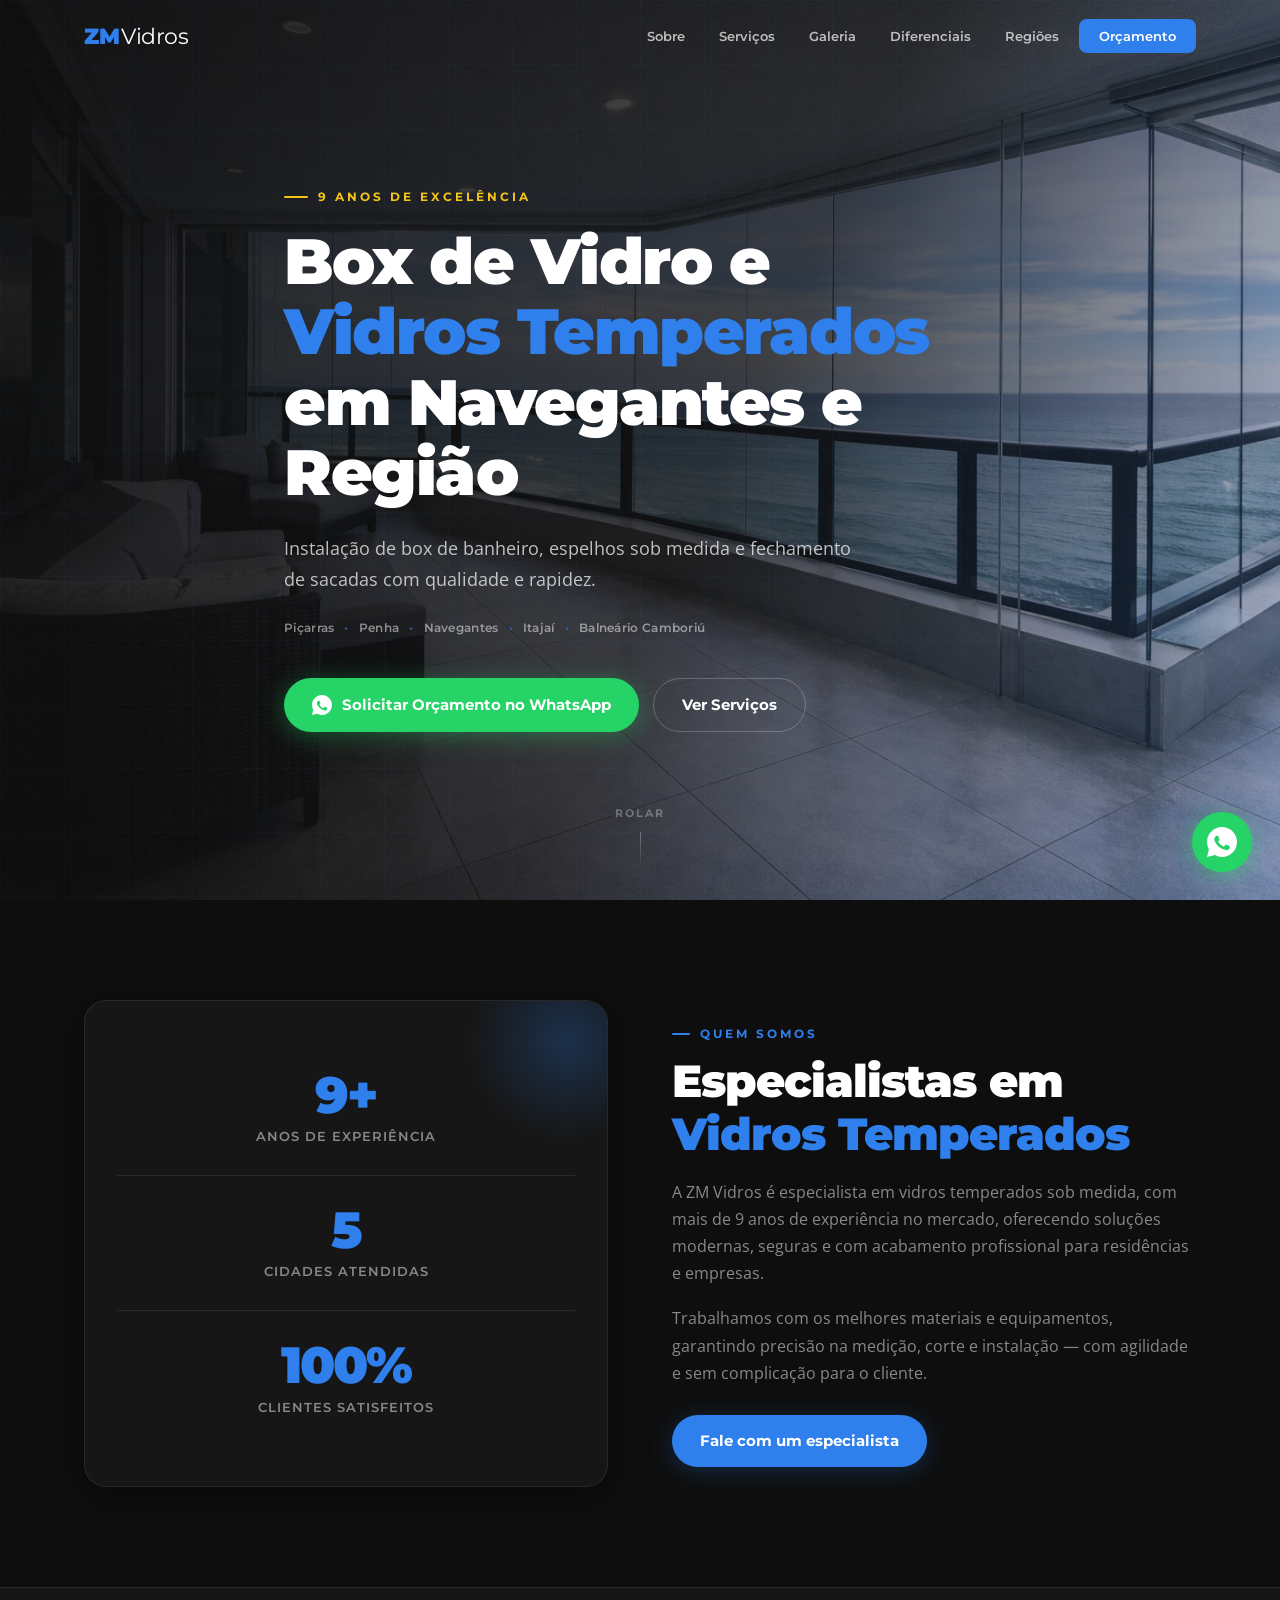
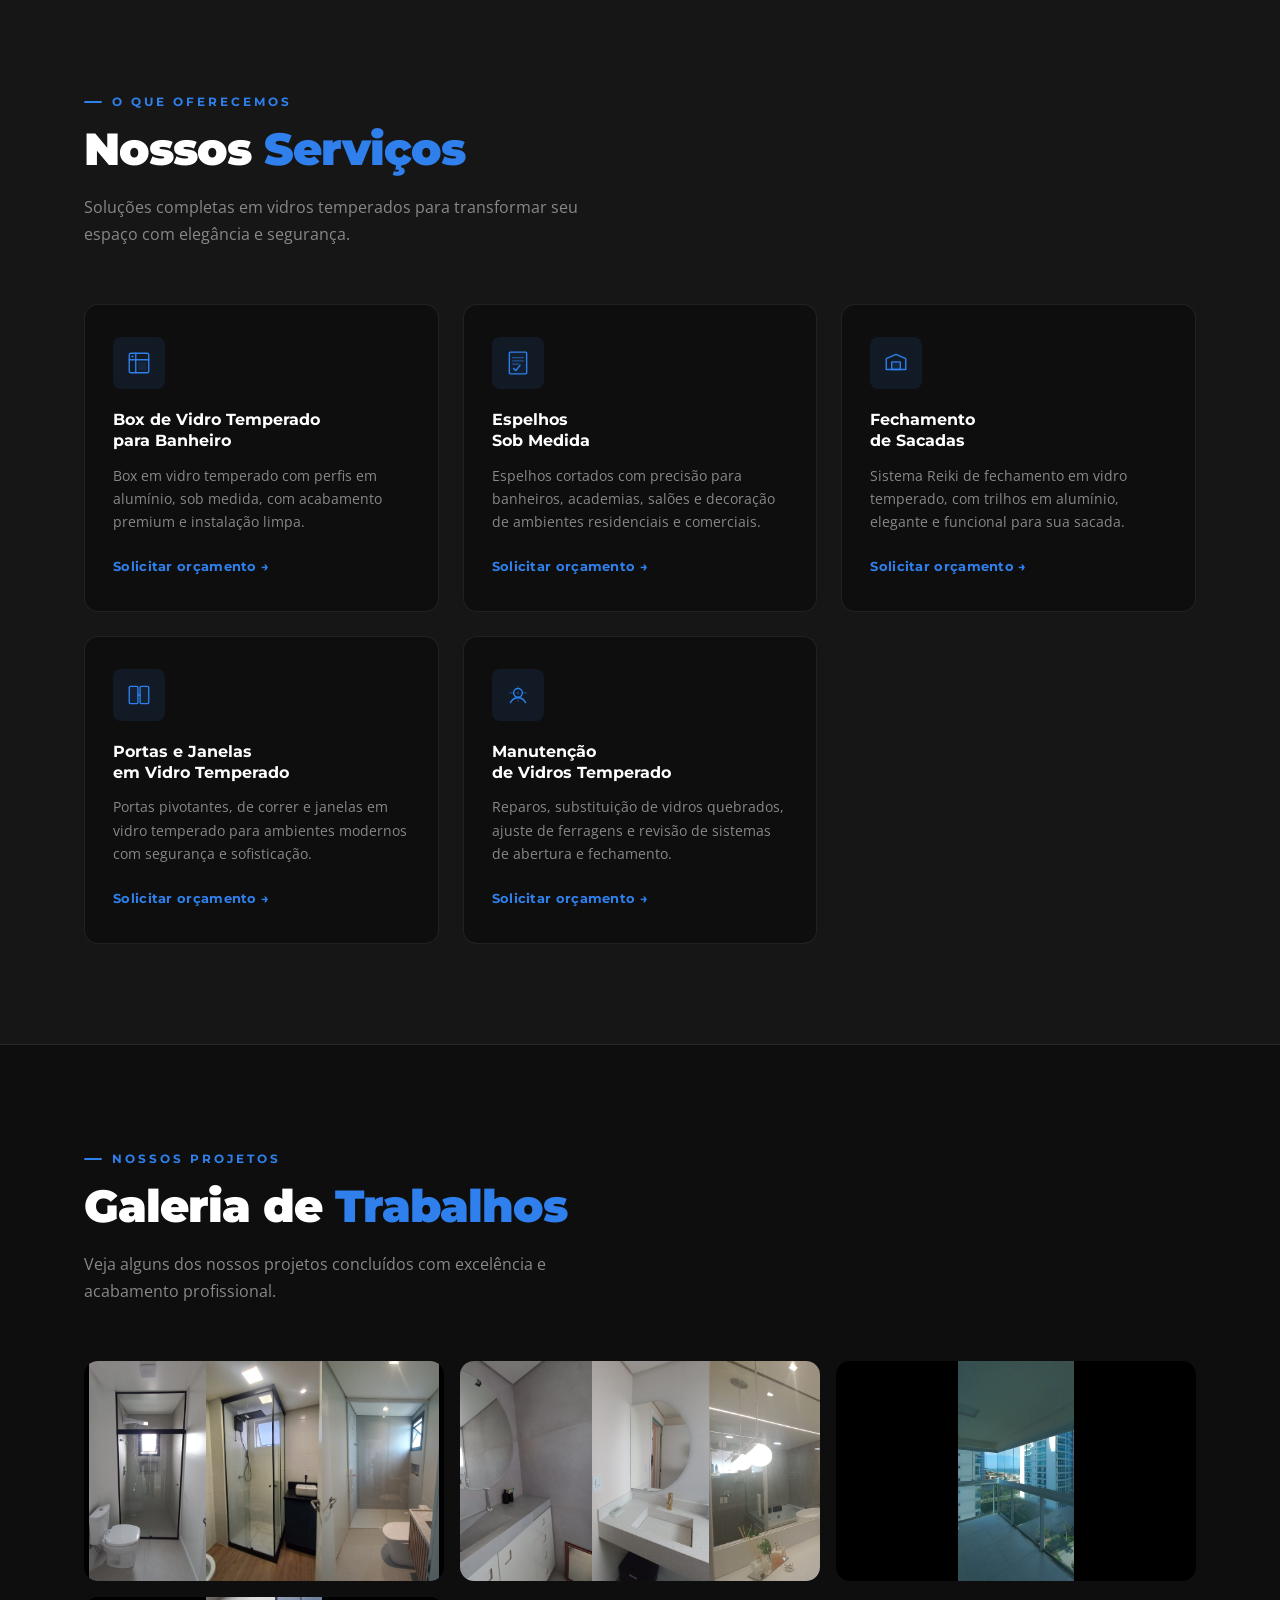
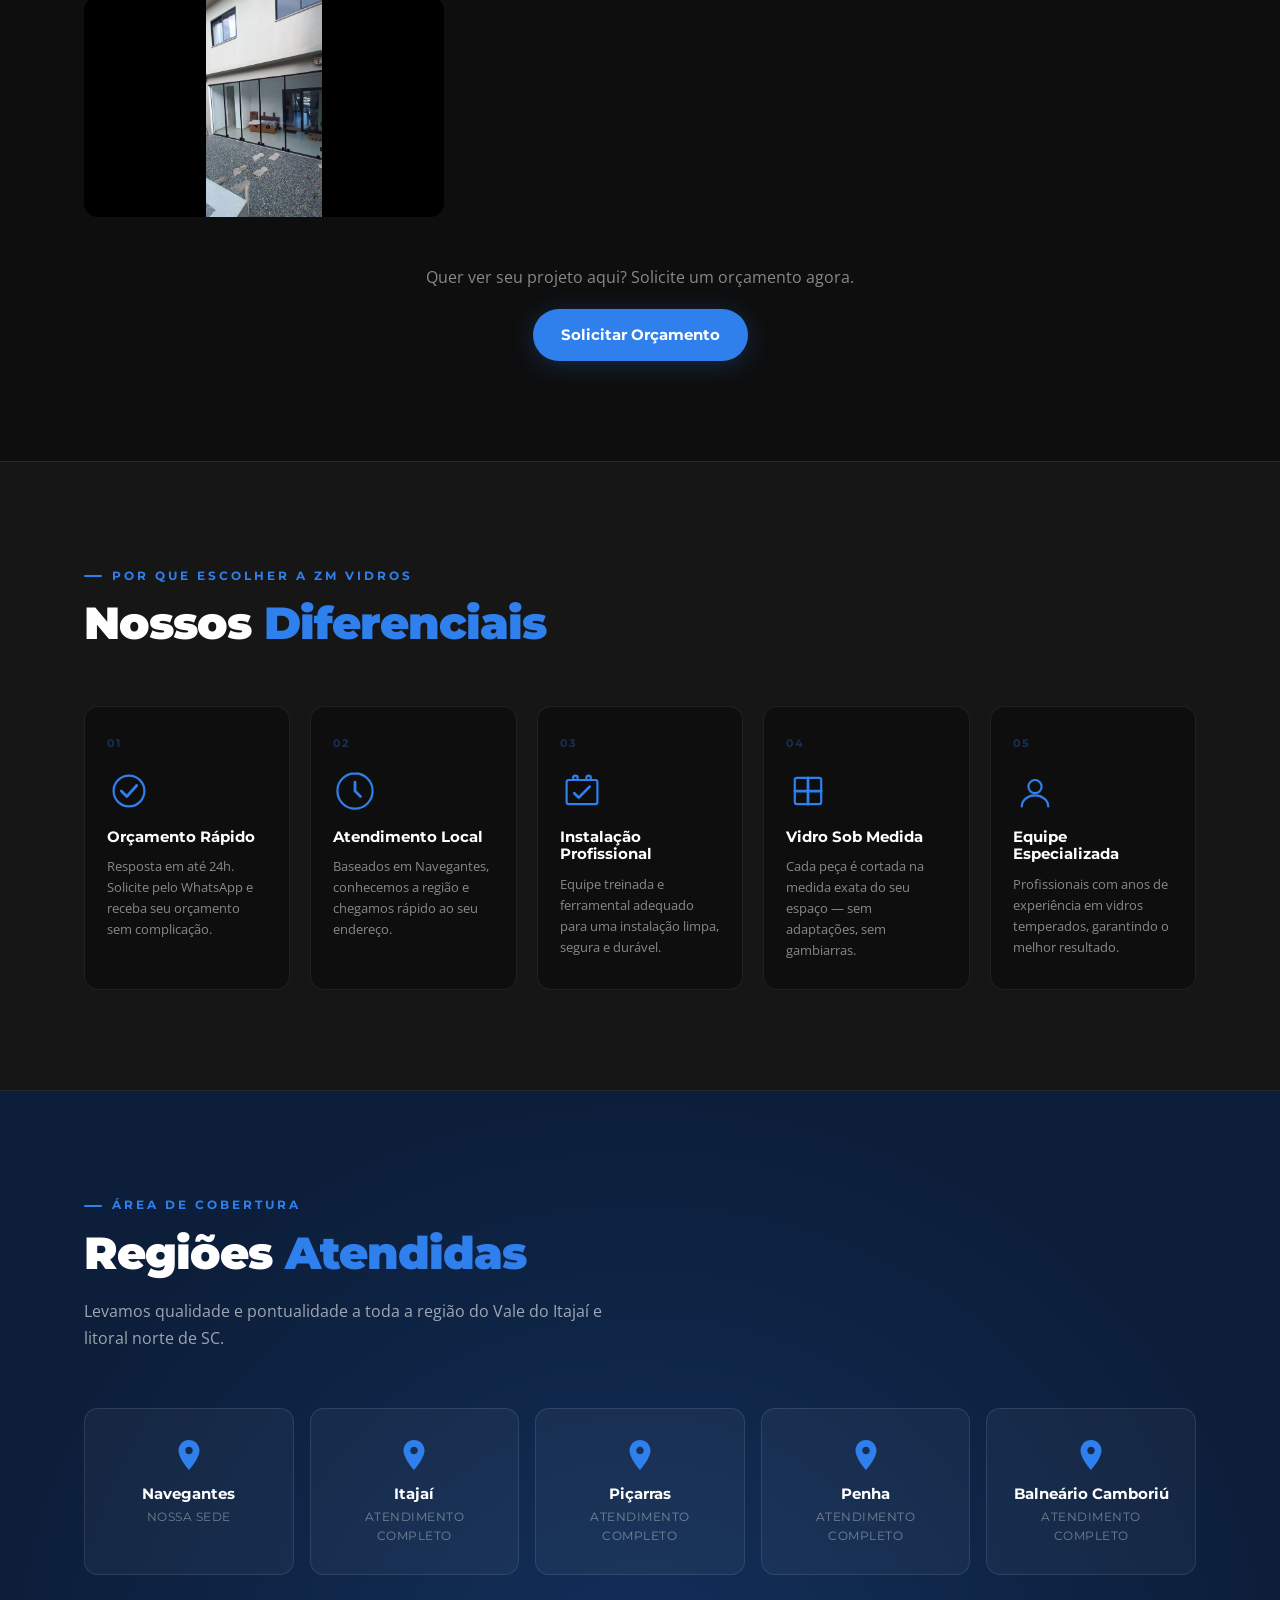
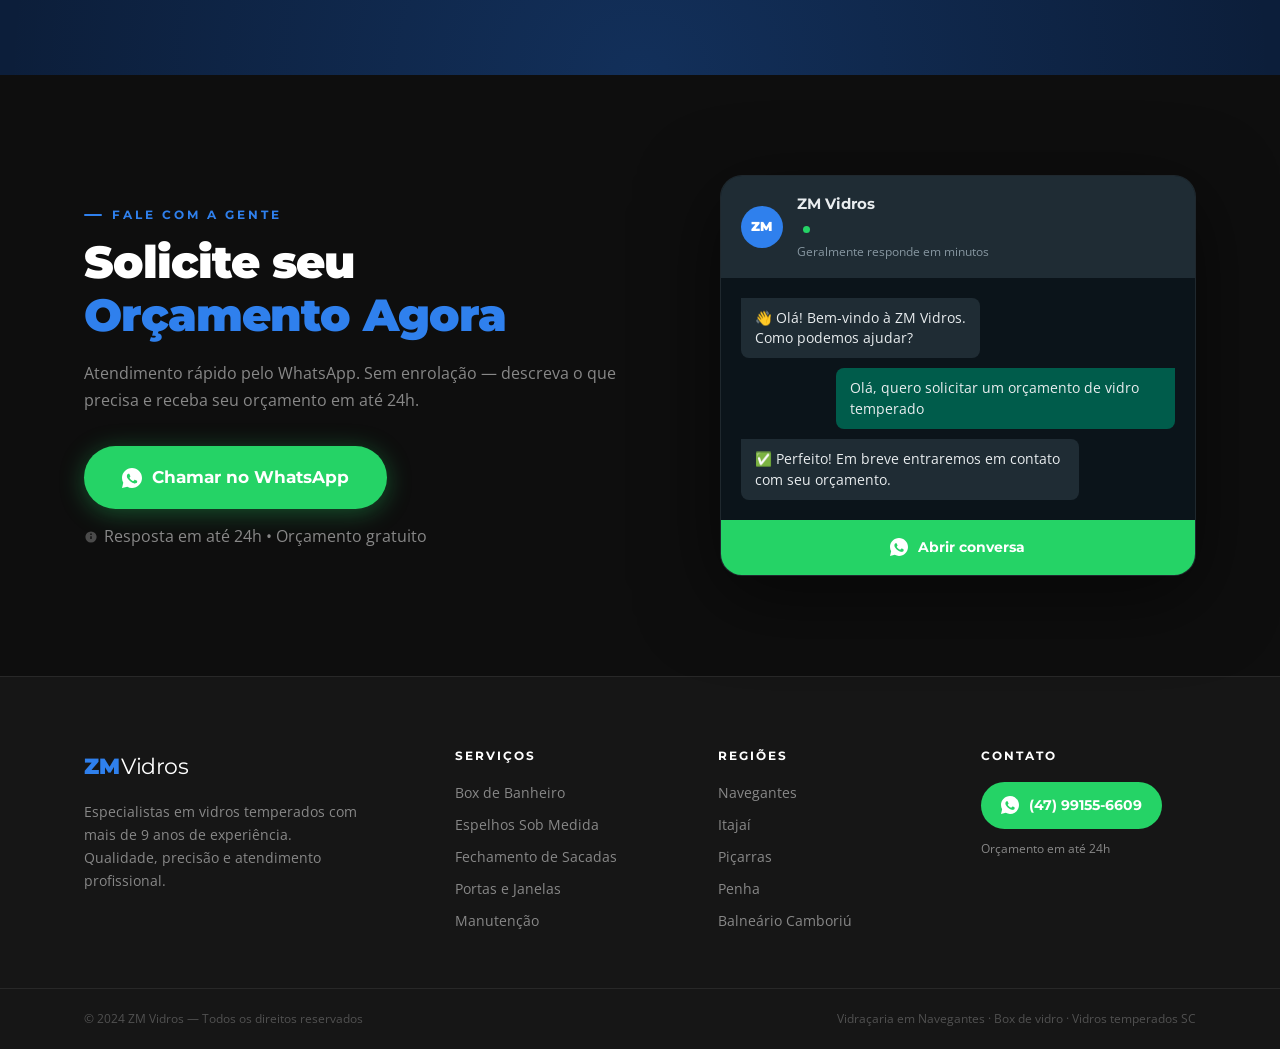
==== index.html @ 71fcb0ca "Update index.html" ====
<!DOCTYPE html>
<html lang="pt-BR">
<head>
  <meta charset="UTF-8" />
  <meta name="viewport" content="width=device-width, initial-scale=1.0"/>
  <meta name="description" content="ZM Vidros – Box de vidro temperado, espelhos sob medida e fechamento de sacadas em Navegantes, Itajaí, Piçarras, Penha e Balneário Camboriú. Orçamento rápido pelo WhatsApp."/>
  <meta name="keywords" content="box de vidro, vidraçaria, vidro temperado, Navegantes, Itajaí, box banheiro, espelho sob medida, fechamento sacada, porta vidro temperado"/>
  <meta name="author" content="ZM Vidros"/>
  <meta property="og:title" content="ZM Vidros – Box de Vidro Temperado em Navegantes e Região"/>
  <meta property="og:description" content="Instalação profissional de box de banheiro, espelhos e fechamento de sacadas. Atendemos Navegantes, Itajaí, Piçarras, Penha e Balneário Camboriú."/>
  <meta property="og:type" content="website"/>
  <title>ZM Vidros – Box de Vidro Temperado em Navegantes e Região</title>
  <link rel="preconnect" href="https://fonts.googleapis.com"/>
  <link rel="preconnect" href="https://fonts.gstatic.com" crossorigin/>
  <link href="https://fonts.googleapis.com/css2?family=Montserrat:wght@300;400;600;700;900&family=Open+Sans:wght@300;400;600&display=swap" rel="stylesheet"/>
  <link rel="stylesheet" href="css/style.css"/>
</head>
  <!-- Google tag (gtag.js) -->
<script async src="https://www.googletagmanager.com/gtag/js?id=G-LPH5JG95NE"></script>
<script>
  window.dataLayer = window.dataLayer || [];
  function gtag(){dataLayer.push(arguments);}
  gtag('js', new Date());

  gtag('config', 'G-LPH5JG95NE');
</script>
<body>

  <!-- ══════════════ NAVBAR ══════════════ -->
  <nav class="navbar" id="navbar">
    <div class="container navbar__inner">
      <a href="#hero" class="navbar__logo">
        <span class="logo-zm">ZM</span><span class="logo-vidros">Vidros</span>
      </a>
      <button class="navbar__toggle" id="menuToggle" aria-label="Abrir menu">
        <span></span><span></span><span></span>
      </button>
      <ul class="navbar__links" id="navLinks">
        <li><a href="#sobre">Sobre</a></li>
        <li><a href="#servicos">Serviços</a></li>
        <li><a href="#galeria">Galeria</a></li>
        <li><a href="#diferenciais">Diferenciais</a></li>
        <li><a href="#regioes">Regiões</a></li>
        <li><a href="#contato" class="nav-cta">Orçamento</a></li>
      </ul>
    </div>
  </nav>

  <!-- ══════════════ HERO ══════════════ -->
  <section class="hero" id="hero">
    <div class="hero__bg"></div>
    <div class="hero__overlay"></div>
    <div class="hero__lines"></div>
    <div class="container hero__content">
      <p class="hero__eyebrow" data-reveal>9 anos de excelência</p>
      <h1 class="hero__title" data-reveal data-delay="0.1">
        Box de Vidro e<br>
        <em>Vidros Temperados</em><br>
        em Navegantes e Região
      </h1>
      <p class="hero__sub" data-reveal data-delay="0.2">
        Instalação de box de banheiro, espelhos sob medida e fechamento<br class="hide-mobile">
        de sacadas com qualidade e rapidez.
      </p>
      <div class="hero__cities" data-reveal data-delay="0.3">
        <span>Piçarras</span>
        <span class="dot">•</span>
        <span>Penha</span>
        <span class="dot">•</span>
        <span>Navegantes</span>
        <span class="dot">•</span>
        <span>Itajaí</span>
        <span class="dot">•</span>
        <span>Balneário Camboriú</span>
      </div>
      <div class="hero__actions" data-reveal data-delay="0.4">
        <a href="https://wa.me/5547991556609?text=Ol%C3%A1%2C%20quero%20solicitar%20um%20or%C3%A7amento%20de%20vidro%20temperado" target="_blank" rel="noopener" class="btn btn--whatsapp">
          <svg viewBox="0 0 32 32"><path d="M16 0C7.163 0 0 7.163 0 16c0 2.822.737 5.469 2.027 7.773L0 32l8.468-2.004A15.938 15.938 0 0016 32c8.837 0 16-7.163 16-16S24.837 0 16 0zm8.186 22.612c-.34.957-1.683 1.751-2.76 1.98-.736.157-1.696.281-4.932-1.06-4.144-1.681-6.815-5.886-7.02-6.157-.198-.27-1.664-2.217-1.664-4.228 0-2.01 1.052-2.993 1.425-3.399.374-.406.815-.507 1.087-.507.271 0 .543.003.78.014.25.013.586-.095.916.699.34.814 1.155 2.823 1.256 3.027.101.204.169.44.033.71-.136.27-.204.44-.406.677-.203.237-.427.53-.61.711-.203.203-.414.423-.178.83.237.407 1.054 1.738 2.26 2.817 1.553 1.383 2.864 1.812 3.27 2.016.407.203.644.17.882-.102.237-.271 1.018-1.186 1.289-1.593.271-.407.542-.34.915-.204.373.136 2.378 1.12 2.785 1.323.407.204.678.305.779.475.1.169.1.982-.24 1.94z"/></svg>
          Solicitar Orçamento no WhatsApp
        </a>
        <a href="#servicos" class="btn btn--outline">Ver Serviços</a>
      </div>
    </div>
    <div class="hero__scroll-hint">
      <span>Rolar</span>
      <div class="scroll-line"></div>
    </div>
  </section>

  <!-- ══════════════ SOBRE ══════════════ -->
  <section class="sobre" id="sobre">
    <div class="container sobre__inner">
      <div class="sobre__visual" data-reveal>
        <div class="sobre__glass-card">
          <div class="stat"><span class="stat__num">9+</span><span class="stat__label">Anos de experiência</span></div>
          <div class="stat-divider"></div>
          <div class="stat"><span class="stat__num">5</span><span class="stat__label">Cidades atendidas</span></div>
          <div class="stat-divider"></div>
          <div class="stat"><span class="stat__num">100%</span><span class="stat__label">Clientes satisfeitos</span></div>
        </div>
      </div>
      <div class="sobre__text" data-reveal data-delay="0.15">
        <span class="section-eyebrow">Quem somos</span>
        <h2 class="section-title">Especialistas em<br><em>Vidros Temperados</em></h2>
        <p>A ZM Vidros é especialista em vidros temperados sob medida, com mais de 9 anos de experiência no mercado, oferecendo soluções modernas, seguras e com acabamento profissional para residências e empresas.</p>
        <p>Trabalhamos com os melhores materiais e equipamentos, garantindo precisão na medição, corte e instalação — com agilidade e sem complicação para o cliente.</p>
        <a href="https://wa.me/5547991556609?text=Ol%C3%A1%2C%20quero%20solicitar%20um%20or%C3%A7amento%20de%20vidro%20temperado" target="_blank" rel="noopener" class="btn btn--primary">Fale com um especialista</a>
      </div>
    </div>
  </section>

  <!-- ══════════════ SERVIÇOS ══════════════ -->
  <section class="servicos" id="servicos">
    <div class="container">
      <div class="section-header" data-reveal>
        <span class="section-eyebrow">O que oferecemos</span>
        <h2 class="section-title">Nossos <em>Serviços</em></h2>
        <p class="section-desc">Soluções completas em vidros temperados para transformar seu espaço com elegância e segurança.</p>
      </div>
      <div class="servicos__grid">

        <div class="service-card" data-reveal data-delay="0">
          <div class="service-card__icon">
            <svg viewBox="0 0 48 48" fill="none" xmlns="http://www.w3.org/2000/svg">
              <rect x="6" y="6" width="36" height="36" rx="3" stroke="currentColor" stroke-width="2.5"/>
              <path d="M6 18h36M18 6v36" stroke="currentColor" stroke-width="2.5" stroke-linecap="round"/>
              <circle cx="12" cy="12" r="2" fill="currentColor"/>
              <path d="M22 22h16v16H22z" fill="currentColor" opacity=".12"/>
            </svg>
          </div>
          <h3>Box de Vidro Temperado<br>para Banheiro</h3>
          <p>Box em vidro temperado com perfis em alumínio, sob medida, com acabamento premium e instalação limpa.</p>
          <a href="https://wa.me/5547991556609?text=Ol%C3%A1%2C%20quero%20or%C3%A7amento%20de%20box%20de%20vidro" target="_blank" rel="noopener" class="service-card__link">Solicitar orçamento →</a>
        </div>

        <div class="service-card" data-reveal data-delay="0.08">
          <div class="service-card__icon">
            <svg viewBox="0 0 48 48" fill="none" xmlns="http://www.w3.org/2000/svg">
              <rect x="8" y="4" width="32" height="40" rx="2" stroke="currentColor" stroke-width="2.5"/>
              <path d="M14 14h20M14 20h20M14 26h12" stroke="currentColor" stroke-width="2" stroke-linecap="round" opacity=".5"/>
              <path d="M8 4h32v40H8z" fill="currentColor" opacity=".06"/>
              <path d="M16 34l4 4 8-10" stroke="currentColor" stroke-width="2.5" stroke-linecap="round" stroke-linejoin="round"/>
            </svg>
          </div>
          <h3>Espelhos<br>Sob Medida</h3>
          <p>Espelhos cortados com precisão para banheiros, academias, salões e decoração de ambientes residenciais e comerciais.</p>
          <a href="https://wa.me/5547991556609?text=Ol%C3%A1%2C%20quero%20or%C3%A7amento%20de%20espelho%20sob%20medida" target="_blank" rel="noopener" class="service-card__link">Solicitar orçamento →</a>
        </div>

        <div class="service-card" data-reveal data-delay="0.16">
          <div class="service-card__icon">
            <svg viewBox="0 0 48 48" fill="none" xmlns="http://www.w3.org/2000/svg">
              <path d="M6 36V16l18-8 18 8v20" stroke="currentColor" stroke-width="2.5" stroke-linejoin="round"/>
              <rect x="16" y="22" width="16" height="14" rx="1" stroke="currentColor" stroke-width="2.5"/>
              <path d="M6 36h36" stroke="currentColor" stroke-width="2.5" stroke-linecap="round"/>
              <path d="M16 22h16v14H16z" fill="currentColor" opacity=".12"/>
            </svg>
          </div>
          <h3>Fechamento<br>de Sacadas</h3>
          <p>Sistema Reiki de fechamento em vidro temperado, com trilhos em alumínio, elegante e funcional para sua sacada.</p>
          <a href="https://wa.me/5547991556609?text=Ol%C3%A1%2C%20quero%20or%C3%A7amento%20de%20fechamento%20de%20sacada" target="_blank" rel="noopener" class="service-card__link">Solicitar orçamento →</a>
        </div>

        <div class="service-card" data-reveal data-delay="0.24">
          <div class="service-card__icon">
            <svg viewBox="0 0 48 48" fill="none" xmlns="http://www.w3.org/2000/svg">
              <rect x="6" y="8" width="16" height="32" rx="2" stroke="currentColor" stroke-width="2.5"/>
              <rect x="26" y="8" width="16" height="32" rx="2" stroke="currentColor" stroke-width="2.5"/>
              <path d="M22 24h4" stroke="currentColor" stroke-width="2.5" stroke-linecap="round"/>
              <path d="M6 8h16v32H6zM26 8h16v32H26z" fill="currentColor" opacity=".08"/>
            </svg>
          </div>
          <h3>Portas e Janelas<br>em Vidro Temperado</h3>
          <p>Portas pivotantes, de correr e janelas em vidro temperado para ambientes modernos com segurança e sofisticação.</p>
          <a href="https://wa.me/5547991556609?text=Ol%C3%A1%2C%20quero%20or%C3%A7amento%20de%20porta%20ou%20janela%20de%20vidro" target="_blank" rel="noopener" class="service-card__link">Solicitar orçamento →</a>
        </div>

        <div class="service-card" data-reveal data-delay="0.32">
          <div class="service-card__icon">
            <svg viewBox="0 0 48 48" fill="none" xmlns="http://www.w3.org/2000/svg">
              <path d="M10 38c3-6 8-9 14-9s11 3 14 9" stroke="currentColor" stroke-width="2.5" stroke-linecap="round"/>
              <circle cx="24" cy="20" r="8" stroke="currentColor" stroke-width="2.5"/>
              <path d="M24 12v-4M24 32v4M16 20H8M40 20h-8" stroke="currentColor" stroke-width="2" stroke-linecap="round" opacity=".4"/>
              <circle cx="24" cy="20" r="3" fill="currentColor" opacity=".3"/>
            </svg>
          </div>
          <h3>Manutenção<br>de Vidros Temperado</h3>
          <p>Reparos, substituição de vidros quebrados, ajuste de ferragens e revisão de sistemas de abertura e fechamento.</p>
          <a href="https://wa.me/5547991556609?text=Ol%C3%A1%2C%20preciso%20de%20manuten%C3%A7%C3%A3o%20de%20vidros" target="_blank" rel="noopener" class="service-card__link">Solicitar orçamento →</a>
        </div>

      </div>
    </div>
  </section>

  <!-- ══════════════ GALERIA ══════════════ -->
  <section class="galeria" id="galeria">
    <div class="container">
      <div class="section-header" data-reveal>
        <span class="section-eyebrow">Nossos projetos</span>
        <h2 class="section-title">Galeria de <em>Trabalhos</em></h2>
        <p class="section-desc">Veja alguns dos nossos projetos concluídos com excelência e acabamento profissional.</p>
      </div>
      <div class="galeria__grid">
  <div class="galeria__item">
  <img src="img/box-vidro-navegantes.jpeg" alt="Box de vidro">
  <img src="img/box-de-vidro-teto-navegantes.jpeg" alt="Box de vidro">
  <img src="img/box-de-vidro-navegantes.jpeg" alt="Box de vidro">
  <div class="galeria__label">Box de Vidro</div>
</div>

<div class="galeria__item">
  <img src="img/espelho-sob-medida-em-itajai.jpeg" alt="Espelho sob medida">
  <img src="img/espelho-sob-medida-navegantes.jpeg" alt="Espelho sob medida">
  <img src="img/Espelho-sob-medida-gravata.jpeg" alt="Espelho sob medida">
  <div class="galeria__label">Espelho Sob Medida</div>
</div>

<div class="galeria__item">
  <img src="img/fechamento-sacada-navegantes.jpeg" alt="Fechamento de sacada">
  <div class="galeria__label">Fechamento de Sacada</div>
</div>

<div class="galeria__item">
  <img src="img/portas-janelas-vidro-temperado-itajai.jpeg" alt="Portas de vidro">
  <div class="galeria__label">Portas em Vidro</div>
</div>
      </div>
      <div class="galeria__cta" data-reveal>
        <p>Quer ver seu projeto aqui? Solicite um orçamento agora.</p>
        <a href="https://wa.me/5547991556609?text=Ol%C3%A1%2C%20quero%20solicitar%20um%20or%C3%A7amento%20de%20vidro%20temperado" target="_blank" rel="noopener" class="btn btn--primary">Solicitar Orçamento</a>
      </div>
    </div>
  </section>

  <!-- ══════════════ DIFERENCIAIS ══════════════ -->
  <section class="diferenciais" id="diferenciais">
    <div class="container">
      <div class="section-header" data-reveal>
        <span class="section-eyebrow">Por que escolher a ZM Vidros</span>
        <h2 class="section-title">Nossos <em>Diferenciais</em></h2>
      </div>
      <div class="diferenciais__grid">
        <div class="diferencial-card" data-reveal data-delay="0">
          <div class="diferencial-card__num">01</div>
          <div class="diferencial-card__icon">
            <svg viewBox="0 0 40 40" fill="none"><circle cx="20" cy="20" r="14" stroke="currentColor" stroke-width="2"/><path d="M13 20l5 5 9-10" stroke="currentColor" stroke-width="2.5" stroke-linecap="round" stroke-linejoin="round"/></svg>
          </div>
          <h3>Orçamento Rápido</h3>
          <p>Resposta em até 24h. Solicite pelo WhatsApp e receba seu orçamento sem complicação.</p>
        </div>
        <div class="diferencial-card" data-reveal data-delay="0.08">
          <div class="diferencial-card__num">02</div>
          <div class="diferencial-card__icon">
            <svg viewBox="0 0 40 40" fill="none"><path d="M20 4C11.163 4 4 11.163 4 20s7.163 16 16 16 16-7.163 16-16S28.837 4 20 4z" stroke="currentColor" stroke-width="2"/><path d="M20 12v8l5 5" stroke="currentColor" stroke-width="2.5" stroke-linecap="round"/></svg>
          </div>
          <h3>Atendimento Local</h3>
          <p>Baseados em Navegantes, conhecemos a região e chegamos rápido ao seu endereço.</p>
        </div>
        <div class="diferencial-card" data-reveal data-delay="0.16">
          <div class="diferencial-card__num">03</div>
          <div class="diferencial-card__icon">
            <svg viewBox="0 0 40 40" fill="none"><rect x="6" y="10" width="28" height="22" rx="2" stroke="currentColor" stroke-width="2"/><path d="M12 10V8a2 2 0 014 0v2M24 10V8a2 2 0 014 0v2" stroke="currentColor" stroke-width="2" stroke-linecap="round"/><path d="M13 22l4 4 10-10" stroke="currentColor" stroke-width="2.5" stroke-linecap="round" stroke-linejoin="round"/></svg>
          </div>
          <h3>Instalação Profissional</h3>
          <p>Equipe treinada e ferramental adequado para uma instalação limpa, segura e durável.</p>
        </div>
        <div class="diferencial-card" data-reveal data-delay="0.24">
          <div class="diferencial-card__num">04</div>
          <div class="diferencial-card__icon">
            <svg viewBox="0 0 40 40" fill="none"><path d="M8 20h24M20 8v24" stroke="currentColor" stroke-width="2.5" stroke-linecap="round"/><rect x="8" y="8" width="24" height="24" rx="2" stroke="currentColor" stroke-width="2"/></svg>
          </div>
          <h3>Vidro Sob Medida</h3>
          <p>Cada peça é cortada na medida exata do seu espaço — sem adaptações, sem gambiarras.</p>
        </div>
        <div class="diferencial-card" data-reveal data-delay="0.32">
          <div class="diferencial-card__num">05</div>
          <div class="diferencial-card__icon">
            <svg viewBox="0 0 40 40" fill="none"><circle cx="20" cy="16" r="6" stroke="currentColor" stroke-width="2"/><path d="M8 34c0-5.523 5.373-10 12-10s12 4.477 12 10" stroke="currentColor" stroke-width="2" stroke-linecap="round"/></svg>
          </div>
          <h3>Equipe Especializada</h3>
          <p>Profissionais com anos de experiência em vidros temperados, garantindo o melhor resultado.</p>
        </div>
      </div>
    </div>
  </section>

  <!-- ══════════════ REGIÕES ══════════════ -->
  <section class="regioes" id="regioes">
    <div class="regioes__bg"></div>
    <div class="container regioes__inner">
      <div class="section-header section-header--light" data-reveal>
        <span class="section-eyebrow">Área de cobertura</span>
        <h2 class="section-title">Regiões <em>Atendidas</em></h2>
        <p class="section-desc">Levamos qualidade e pontualidade a toda a região do Vale do Itajaí e litoral norte de SC.</p>
      </div>
      <div class="regioes__cities">
        <div class="city-card" data-reveal data-delay="0">
          <div class="city-card__pin">
            <svg viewBox="0 0 24 24"><path d="M12 2C8.13 2 5 5.13 5 9c0 5.25 7 13 7 13s7-7.75 7-13c0-3.87-3.13-7-7-7zm0 9.5c-1.38 0-2.5-1.12-2.5-2.5S10.62 6.5 12 6.5s2.5 1.12 2.5 2.5S13.38 11.5 12 11.5z" fill="currentColor"/></svg>
          </div>
          <h3>Navegantes</h3>
          <p>Nossa sede</p>
        </div>
        <div class="city-card" data-reveal data-delay="0.08">
          <div class="city-card__pin">
            <svg viewBox="0 0 24 24"><path d="M12 2C8.13 2 5 5.13 5 9c0 5.25 7 13 7 13s7-7.75 7-13c0-3.87-3.13-7-7-7zm0 9.5c-1.38 0-2.5-1.12-2.5-2.5S10.62 6.5 12 6.5s2.5 1.12 2.5 2.5S13.38 11.5 12 11.5z" fill="currentColor"/></svg>
          </div>
          <h3>Itajaí</h3>
          <p>Atendimento completo</p>
        </div>
        <div class="city-card" data-reveal data-delay="0.16">
          <div class="city-card__pin">
            <svg viewBox="0 0 24 24"><path d="M12 2C8.13 2 5 5.13 5 9c0 5.25 7 13 7 13s7-7.75 7-13c0-3.87-3.13-7-7-7zm0 9.5c-1.38 0-2.5-1.12-2.5-2.5S10.62 6.5 12 6.5s2.5 1.12 2.5 2.5S13.38 11.5 12 11.5z" fill="currentColor"/></svg>
          </div>
          <h3>Piçarras</h3>
          <p>Atendimento completo</p>
        </div>
        <div class="city-card" data-reveal data-delay="0.24">
          <div class="city-card__pin">
            <svg viewBox="0 0 24 24"><path d="M12 2C8.13 2 5 5.13 5 9c0 5.25 7 13 7 13s7-7.75 7-13c0-3.87-3.13-7-7-7zm0 9.5c-1.38 0-2.5-1.12-2.5-2.5S10.62 6.5 12 6.5s2.5 1.12 2.5 2.5S13.38 11.5 12 11.5z" fill="currentColor"/></svg>
          </div>
          <h3>Penha</h3>
          <p>Atendimento completo</p>
        </div>
        <div class="city-card" data-reveal data-delay="0.32">
          <div class="city-card__pin">
            <svg viewBox="0 0 24 24"><path d="M12 2C8.13 2 5 5.13 5 9c0 5.25 7 13 7 13s7-7.75 7-13c0-3.87-3.13-7-7-7zm0 9.5c-1.38 0-2.5-1.12-2.5-2.5S10.62 6.5 12 6.5s2.5 1.12 2.5 2.5S13.38 11.5 12 11.5z" fill="currentColor"/></svg>
          </div>
          <h3>Balneário Camboriú</h3>
          <p>Atendimento completo</p>
        </div>
      </div>
    </div>
  </section>

  <!-- ══════════════ CONTATO / CTA ══════════════ -->
  <section class="contato" id="contato">
    <div class="container contato__inner">
      <div class="contato__content" data-reveal>
        <span class="section-eyebrow">Fale com a gente</span>
        <h2 class="section-title">Solicite seu<br><em>Orçamento Agora</em></h2>
        <p>Atendimento rápido pelo WhatsApp. Sem enrolação — descreva o que precisa e receba seu orçamento em até 24h.</p>
        <a href="https://wa.me/5547991556609?text=Ol%C3%A1%2C%20quero%20solicitar%20um%20or%C3%A7amento%20de%20vidro%20temperado" target="_blank" rel="noopener" class="btn btn--whatsapp btn--lg">
          <svg viewBox="0 0 32 32"><path d="M16 0C7.163 0 0 7.163 0 16c0 2.822.737 5.469 2.027 7.773L0 32l8.468-2.004A15.938 15.938 0 0016 32c8.837 0 16-7.163 16-16S24.837 0 16 0zm8.186 22.612c-.34.957-1.683 1.751-2.76 1.98-.736.157-1.696.281-4.932-1.06-4.144-1.681-6.815-5.886-7.02-6.157-.198-.27-1.664-2.217-1.664-4.228 0-2.01 1.052-2.993 1.425-3.399.374-.406.815-.507 1.087-.507.271 0 .543.003.78.014.25.013.586-.095.916.699.34.814 1.155 2.823 1.256 3.027.101.204.169.44.033.71-.136.27-.204.44-.406.677-.203.237-.427.53-.61.711-.203.203-.414.423-.178.83.237.407 1.054 1.738 2.26 2.817 1.553 1.383 2.864 1.812 3.27 2.016.407.203.644.17.882-.102.237-.271 1.018-1.186 1.289-1.593.271-.407.542-.34.915-.204.373.136 2.378 1.12 2.785 1.323.407.204.678.305.779.475.1.169.1.982-.24 1.94z"/></svg>
          Chamar no WhatsApp
        </a>
        <p class="contato__note">
          <svg viewBox="0 0 20 20" fill="currentColor" width="14" height="14"><path d="M10 2a8 8 0 100 16A8 8 0 0010 2zm1 11H9V9h2v4zm0-6H9V5h2v2z"/></svg>
          Resposta em até 24h • Orçamento gratuito
        </p>
      </div>
      <div class="contato__visual" data-reveal data-delay="0.15">
        <div class="contato__card">
          <div class="contato__card-header">
            <div class="wa-avatar">ZM</div>
            <div>
              <strong>ZM Vidros</strong>
              <span class="online-dot"></span>
              <p>Geralmente responde em minutos</p>
            </div>
          </div>
          <div class="contato__card-body">
            <div class="wa-bubble wa-bubble--in">
              👋 Olá! Bem-vindo à ZM Vidros.<br>Como podemos ajudar?
            </div>
            <div class="wa-bubble wa-bubble--out">
              Olá, quero solicitar um orçamento de vidro temperado
            </div>
            <div class="wa-bubble wa-bubble--in wa-typing" id="typingBubble">
              <span></span><span></span><span></span>
            </div>
          </div>
          <a href="https://wa.me/5547991556609?text=Ol%C3%A1%2C%20quero%20solicitar%20um%20or%C3%A7amento%20de%20vidro%20temperado" target="_blank" rel="noopener" class="contato__card-btn">
            <svg viewBox="0 0 32 32" width="18" height="18"><path d="M16 0C7.163 0 0 7.163 0 16c0 2.822.737 5.469 2.027 7.773L0 32l8.468-2.004A15.938 15.938 0 0016 32c8.837 0 16-7.163 16-16S24.837 0 16 0zm8.186 22.612c-.34.957-1.683 1.751-2.76 1.98-.736.157-1.696.281-4.932-1.06-4.144-1.681-6.815-5.886-7.02-6.157-.198-.27-1.664-2.217-1.664-4.228 0-2.01 1.052-2.993 1.425-3.399.374-.406.815-.507 1.087-.507.271 0 .543.003.78.014.25.013.586-.095.916.699.34.814 1.155 2.823 1.256 3.027.101.204.169.44.033.71-.136.27-.204.44-.406.677-.203.237-.427.53-.61.711-.203.203-.414.423-.178.83.237.407 1.054 1.738 2.26 2.817 1.553 1.383 2.864 1.812 3.27 2.016.407.203.644.17.882-.102.237-.271 1.018-1.186 1.289-1.593.271-.407.542-.34.915-.204.373.136 2.378 1.12 2.785 1.323.407.204.678.305.779.475.1.169.1.982-.24 1.94z" fill="white"/></svg>
            Abrir conversa
          </a>
        </div>
      </div>
    </div>
  </section>

  <!-- ══════════════ FOOTER ══════════════ -->
  <footer class="footer">
    <div class="container footer__inner">
      <div class="footer__brand">
        <a href="#hero" class="navbar__logo">
          <span class="logo-zm">ZM</span><span class="logo-vidros">Vidros</span>
        </a>
        <p>Especialistas em vidros temperados com mais de 9 anos de experiência. Qualidade, precisão e atendimento profissional.</p>
      </div>
      <div class="footer__links">
        <h4>Serviços</h4>
        <ul>
          <li><a href="#servicos">Box de Banheiro</a></li>
          <li><a href="#servicos">Espelhos Sob Medida</a></li>
          <li><a href="#servicos">Fechamento de Sacadas</a></li>
          <li><a href="#servicos">Portas e Janelas</a></li>
          <li><a href="#servicos">Manutenção</a></li>
        </ul>
      </div>
      <div class="footer__links">
        <h4>Regiões</h4>
        <ul>
          <li>Navegantes</li>
          <li>Itajaí</li>
          <li>Piçarras</li>
          <li>Penha</li>
          <li>Balneário Camboriú</li>
        </ul>
      </div>
      <div class="footer__contact">
        <h4>Contato</h4>
        <a href="https://wa.me/5547991556609?text=Ol%C3%A1%2C%20quero%20solicitar%20um%20or%C3%A7amento%20de%20vidro%20temperado" target="_blank" rel="noopener" class="footer__wa">
          <svg viewBox="0 0 32 32" width="18" height="18"><path d="M16 0C7.163 0 0 7.163 0 16c0 2.822.737 5.469 2.027 7.773L0 32l8.468-2.004A15.938 15.938 0 0016 32c8.837 0 16-7.163 16-16S24.837 0 16 0zm8.186 22.612c-.34.957-1.683 1.751-2.76 1.98-.736.157-1.696.281-4.932-1.06-4.144-1.681-6.815-5.886-7.02-6.157-.198-.27-1.664-2.217-1.664-4.228 0-2.01 1.052-2.993 1.425-3.399.374-.406.815-.507 1.087-.507.271 0 .543.003.78.014.25.013.586-.095.916.699.34.814 1.155 2.823 1.256 3.027.101.204.169.44.033.71-.136.27-.204.44-.406.677-.203.237-.427.53-.61.711-.203.203-.414.423-.178.83.237.407 1.054 1.738 2.26 2.817 1.553 1.383 2.864 1.812 3.27 2.016.407.203.644.17.882-.102.237-.271 1.018-1.186 1.289-1.593.271-.407.542-.34.915-.204.373.136 2.378 1.12 2.785 1.323.407.204.678.305.779.475.1.169.1.982-.24 1.94z" fill="white"/></svg>
          (47) 99155-6609
        </a>
        <p class="footer__note">Orçamento em até 24h</p>
      </div>
    </div>
    <div class="footer__bottom">
      <div class="container">
        <p>© 2024 ZM Vidros — Todos os direitos reservados</p>
        <p>Vidraçaria em Navegantes · Box de vidro · Vidros temperados SC</p>
      </div>
    </div>
  </footer>

  <!-- ══════════════ FLOATING WHATSAPP ══════════════ -->
  <a
    href="https://wa.me/5547991556609?text=Ol%C3%A1%2C%20quero%20solicitar%20um%20or%C3%A7amento%20de%20vidro%20temperado"
    target="_blank"
    rel="noopener"
    class="float-wa"
    aria-label="WhatsApp"
  >
    <svg viewBox="0 0 32 32"><path d="M16 0C7.163 0 0 7.163 0 16c0 2.822.737 5.469 2.027 7.773L0 32l8.468-2.004A15.938 15.938 0 0016 32c8.837 0 16-7.163 16-16S24.837 0 16 0zm8.186 22.612c-.34.957-1.683 1.751-2.76 1.98-.736.157-1.696.281-4.932-1.06-4.144-1.681-6.815-5.886-7.02-6.157-.198-.27-1.664-2.217-1.664-4.228 0-2.01 1.052-2.993 1.425-3.399.374-.406.815-.507 1.087-.507.271 0 .543.003.78.014.25.013.586-.095.916.699.34.814 1.155 2.823 1.256 3.027.101.204.169.44.033.71-.136.27-.204.44-.406.677-.203.237-.427.53-.61.711-.203.203-.414.423-.178.83.237.407 1.054 1.738 2.26 2.817 1.553 1.383 2.864 1.812 3.27 2.016.407.203.644.17.882-.102.237-.271 1.018-1.186 1.289-1.593.271-.407.542-.34.915-.204.373.136 2.378 1.12 2.785 1.323.407.204.678.305.779.475.1.169.1.982-.24 1.94z"/></svg>
    <span class="float-wa__tooltip">Solicitar Orçamento</span>
  </a>

  <script src="script.js"></script>
</body>
</html>
---- css/style.css ----
/* ══════════════════════════════════════
   ZM VIDROS — style.css
   ══════════════════════════════════════ */

/* ── VARIABLES ── */
:root {
  --c-bg:        #0e0e0e;
  --c-surface:   #161616;
  --c-surface2:  #1e1e1e;
  --c-border:    rgba(255,255,255,0.08);
  --c-text:      #e8e8e8;
  --c-muted:     #888;
  --c-white:     #ffffff;
  --c-blue:      #2F80ED;
  --c-blue-dark: #1a5fc0;
  --c-blue-glow: rgba(47,128,237,0.25);
  --c-green:     #25D366;
  --c-green-dark:#1aad52;
  --c-gold:      #f5c518;

  --radius-sm:   8px;
  --radius-md:   14px;
  --radius-lg:   22px;
  --radius-xl:   32px;

  --shadow-sm:   0 2px 16px rgba(0,0,0,0.25);
  --shadow-md:   0 8px 40px rgba(0,0,0,0.40);
  --shadow-lg:   0 20px 80px rgba(0,0,0,0.55);

  --navbar-h:    72px;
  --transition:  0.3s cubic-bezier(.22,1,.36,1);
}

/* ── RESET & BASE ── */
*, *::before, *::after { box-sizing: border-box; margin: 0; padding: 0; }

html {
  scroll-behavior: smooth;
  font-size: 16px;
  -webkit-font-smoothing: antialiased;
}

body {
  font-family: 'Open Sans', sans-serif;
  background: var(--c-bg);
  color: var(--c-text);
  line-height: 1.6;
  overflow-x: hidden;
}

h1, h2, h3, h4, h5 {
  font-family: 'Montserrat', sans-serif;
  line-height: 1.18;
  font-weight: 700;
}

a { color: inherit; text-decoration: none; }
img { display: block; max-width: 100%; }
ul { list-style: none; }
em { font-style: normal; color: var(--c-blue); }

/* ── CONTAINER ── */
.container {
  max-width: 1160px;
  margin: 0 auto;
  padding: 0 24px;
}

/* ── SECTION HEADER ── */
.section-eyebrow {
  display: inline-block;
  font-family: 'Montserrat', sans-serif;
  font-size: 0.72rem;
  font-weight: 700;
  letter-spacing: 3px;
  text-transform: uppercase;
  color: var(--c-blue);
  margin-bottom: 12px;
  position: relative;
  padding-left: 28px;
}
.section-eyebrow::before {
  content: '';
  position: absolute;
  left: 0;
  top: 50%;
  transform: translateY(-50%);
  width: 18px;
  height: 2px;
  background: var(--c-blue);
  border-radius: 99px;
}

.section-title {
  font-size: clamp(1.9rem, 3.5vw, 2.8rem);
  font-weight: 900;
  color: var(--c-white);
  letter-spacing: -1px;
  margin-bottom: 18px;
}
.section-desc {
  font-size: 1rem;
  color: var(--c-muted);
  max-width: 540px;
  line-height: 1.7;
}
.section-header {
  margin-bottom: 56px;
}
.section-header--light .section-title,
.section-header--light .section-desc { color: var(--c-white); }
.section-header--light .section-desc { color: rgba(255,255,255,0.6); }

/* ── BUTTONS ── */
.btn {
  display: inline-flex;
  align-items: center;
  gap: 10px;
  padding: 14px 28px;
  border-radius: 50px;
  font-family: 'Montserrat', sans-serif;
  font-size: 0.94rem;
  font-weight: 700;
  cursor: pointer;
  border: none;
  transition: transform var(--transition), box-shadow var(--transition), background var(--transition);
  white-space: nowrap;
}
.btn svg { width: 20px; height: 20px; fill: currentColor; flex-shrink: 0; }
.btn:hover { transform: translateY(-2px); }

.btn--primary {
  background: var(--c-blue);
  color: #fff;
  box-shadow: 0 4px 24px var(--c-blue-glow);
}
.btn--primary:hover {
  background: var(--c-blue-dark);
  box-shadow: 0 8px 36px rgba(47,128,237,0.45);
}

.btn--whatsapp {
  background: var(--c-green);
  color: #fff;
  box-shadow: 0 4px 24px rgba(37,211,102,0.35);
}
.btn--whatsapp:hover {
  background: var(--c-green-dark);
  box-shadow: 0 8px 36px rgba(37,211,102,0.55);
}

.btn--outline {
  background: transparent;
  color: var(--c-white);
  border: 1.5px solid rgba(255,255,255,0.22);
}
.btn--outline:hover {
  background: rgba(255,255,255,0.06);
  border-color: rgba(255,255,255,0.45);
}

.btn--lg { padding: 18px 38px; font-size: 1.05rem; }

/* ── REVEAL ANIMATION ── */
[data-reveal] {
  opacity: 0;
  transform: translateY(24px);
  transition: opacity 0.7s cubic-bezier(.22,1,.36,1), transform 0.7s cubic-bezier(.22,1,.36,1);
}
[data-reveal].is-visible {
  opacity: 1;
  transform: translateY(0);
}

/* ══════════════════════════════════════
   NAVBAR
   ══════════════════════════════════════ */
.navbar {
  position: fixed;
  top: 0;
  left: 0;
  right: 0;
  z-index: 100;
  height: var(--navbar-h);
  transition: background var(--transition), box-shadow var(--transition), backdrop-filter var(--transition);
}
.navbar.scrolled {
  background: rgba(14,14,14,0.92);
  backdrop-filter: blur(20px);
  -webkit-backdrop-filter: blur(20px);
  box-shadow: 0 1px 0 var(--c-border);
}
.navbar__inner {
  height: 100%;
  display: flex;
  align-items: center;
  justify-content: space-between;
}
.navbar__logo {
  display: flex;
  align-items: baseline;
  gap: 2px;
  font-family: 'Montserrat', sans-serif;
  font-size: 1.35rem;
  font-weight: 900;
  letter-spacing: -0.5px;
}
.logo-zm {
  color: var(--c-blue);
}
.logo-vidros {
  color: var(--c-white);
  font-weight: 400;
}
.navbar__links {
  display: flex;
  align-items: center;
  gap: 6px;
}
.navbar__links a {
  font-family: 'Montserrat', sans-serif;
  font-size: 0.84rem;
  font-weight: 600;
  color: rgba(255,255,255,0.7);
  padding: 8px 14px;
  border-radius: var(--radius-sm);
  transition: color var(--transition), background var(--transition);
}
.navbar__links a:hover {
  color: var(--c-white);
  background: rgba(255,255,255,0.06);
}
.navbar__links a.nav-cta {
  background: var(--c-blue);
  color: #fff;
  padding: 9px 20px;
}
.navbar__links a.nav-cta:hover {
  background: var(--c-blue-dark);
}
.navbar__toggle {
  display: none;
  flex-direction: column;
  gap: 5px;
  background: none;
  border: none;
  cursor: pointer;
  padding: 4px;
}
.navbar__toggle span {
  display: block;
  width: 24px;
  height: 2px;
  background: var(--c-white);
  border-radius: 99px;
  transition: var(--transition);
}
.navbar__toggle.active span:nth-child(1) { transform: rotate(45deg) translate(5px,5px); }
.navbar__toggle.active span:nth-child(2) { opacity: 0; }
.navbar__toggle.active span:nth-child(3) { transform: rotate(-45deg) translate(5px,-5px); }

/* ══════════════════════════════════════
   HERO
   ══════════════════════════════════════ */
.hero {
  position: relative;
  min-height: 100vh;
  display: flex;
  align-items: center;
  overflow: hidden;
}
.hero__bg {
  position: absolute;
  inset: 0;
  background:
    url('../img/hero-vidros.jpg')
    center / cover no-repeat;
  animation: heroBgZoom 20s ease-in-out infinite alternate;
}
@keyframes heroBgZoom {
  from { transform: scale(1); }
  to   { transform: scale(1.06); }
}
.hero__overlay {
  position: absolute;
  inset: 0;
  background: linear-gradient(
    115deg,
    rgba(14,14,14,0.92) 0%,
    rgba(14,14,14,0.75) 55%,
    rgba(47,128,237,0.18) 100%
  );
}
.hero__lines {
  position: absolute;
  inset: 0;
  background-image:
    linear-gradient(rgba(47,128,237,0.04) 1px, transparent 1px),
    linear-gradient(90deg, rgba(47,128,237,0.04) 1px, transparent 1px);
  background-size: 64px 64px;
  pointer-events: none;
}
.hero__content {
  position: relative;
  z-index: 2;
  padding-top: calc(var(--navbar-h) + 40px);
  padding-bottom: 100px;
  max-width: 760px;
}
.hero__eyebrow {
  display: inline-flex;
  align-items: center;
  gap: 10px;
  font-family: 'Montserrat', sans-serif;
  font-size: 0.72rem;
  font-weight: 700;
  letter-spacing: 3px;
  text-transform: uppercase;
  color: var(--c-gold);
  margin-bottom: 20px;
}
.hero__eyebrow::before {
  content: '';
  display: inline-block;
  width: 24px;
  height: 2px;
  background: var(--c-gold);
  border-radius: 99px;
}
.hero__title {
  font-size: clamp(2.2rem, 5.5vw, 4rem);
  font-weight: 900;
  color: var(--c-white);
  letter-spacing: -1.5px;
  margin-bottom: 24px;
  line-height: 1.1;
}
.hero__title em {
  color: var(--c-blue);
  font-style: normal;
}
.hero__sub {
  font-size: clamp(1rem, 1.8vw, 1.15rem);
  color: rgba(255,255,255,0.72);
  line-height: 1.7;
  margin-bottom: 24px;
  max-width: 580px;
}
.hero__cities {
  display: flex;
  flex-wrap: wrap;
  align-items: center;
  gap: 6px 10px;
  font-family: 'Montserrat', sans-serif;
  font-size: 0.78rem;
  font-weight: 600;
  color: rgba(255,255,255,0.5);
  letter-spacing: 0.3px;
  margin-bottom: 40px;
}
.hero__cities .dot { color: var(--c-blue); opacity: 0.6; }
.hero__actions {
  display: flex;
  flex-wrap: wrap;
  gap: 14px;
}
.hero__scroll-hint {
  position: absolute;
  bottom: 32px;
  left: 50%;
  transform: translateX(-50%);
  display: flex;
  flex-direction: column;
  align-items: center;
  gap: 10px;
  font-family: 'Montserrat', sans-serif;
  font-size: 0.68rem;
  font-weight: 700;
  letter-spacing: 2px;
  text-transform: uppercase;
  color: rgba(255,255,255,0.3);
  z-index: 2;
}
.scroll-line {
  width: 1px;
  height: 36px;
  background: linear-gradient(to bottom, rgba(255,255,255,0.3), transparent);
  animation: scrollPulse 2s ease-in-out infinite;
}
@keyframes scrollPulse {
  0%, 100% { opacity: 0.4; transform: scaleY(1); }
  50%       { opacity: 1;   transform: scaleY(0.7); }
}

/* ══════════════════════════════════════
   SOBRE
   ══════════════════════════════════════ */
.sobre {
  padding: 100px 0;
  background: var(--c-bg);
}
.sobre__inner {
  display: grid;
  grid-template-columns: 1fr 1fr;
  gap: 64px;
  align-items: center;
}
.sobre__glass-card {
  background: var(--c-surface);
  border: 1px solid var(--c-border);
  border-radius: var(--radius-lg);
  padding: 40px 32px;
  display: flex;
  flex-direction: column;
  gap: 0;
  box-shadow: var(--shadow-md);
  position: relative;
  overflow: hidden;
}
.sobre__glass-card::before {
  content: '';
  position: absolute;
  top: -60px;
  right: -60px;
  width: 200px;
  height: 200px;
  background: radial-gradient(circle, var(--c-blue-glow), transparent 70%);
  pointer-events: none;
}
.stat { padding: 28px 0; text-align: center; }
.stat__num {
  display: block;
  font-family: 'Montserrat', sans-serif;
  font-size: 3.2rem;
  font-weight: 900;
  color: var(--c-blue);
  letter-spacing: -2px;
  line-height: 1;
}
.stat__label {
  display: block;
  font-size: 0.82rem;
  color: var(--c-muted);
  font-family: 'Montserrat', sans-serif;
  font-weight: 600;
  text-transform: uppercase;
  letter-spacing: 1px;
  margin-top: 6px;
}
.stat-divider {
  height: 1px;
  background: var(--c-border);
}
.sobre__text p {
  color: var(--c-muted);
  line-height: 1.75;
  margin-bottom: 18px;
  font-size: 0.97rem;
}
.sobre__text .btn { margin-top: 10px; }

/* ══════════════════════════════════════
   SERVIÇOS
   ══════════════════════════════════════ */
.servicos {
  padding: 100px 0;
  background: var(--c-surface);
  border-top: 1px solid var(--c-border);
  border-bottom: 1px solid var(--c-border);
}
.servicos__grid {
  display: grid;
  grid-template-columns: repeat(3, 1fr);
  gap: 24px;
}
.service-card {
  background: var(--c-bg);
  border: 1px solid var(--c-border);
  border-radius: var(--radius-md);
  padding: 32px 28px;
  transition: border-color var(--transition), transform var(--transition), box-shadow var(--transition);
  cursor: default;
  position: relative;
  overflow: hidden;
}
.service-card::after {
  content: '';
  position: absolute;
  bottom: 0; left: 0; right: 0;
  height: 3px;
  background: linear-gradient(90deg, var(--c-blue), #64b2f5);
  transform: scaleX(0);
  transform-origin: left;
  transition: transform var(--transition);
}
.service-card:hover {
  border-color: rgba(47,128,237,0.35);
  transform: translateY(-4px);
  box-shadow: 0 12px 48px rgba(47,128,237,0.15);
}
.service-card:hover::after { transform: scaleX(1); }
.service-card__icon {
  width: 52px;
  height: 52px;
  border-radius: var(--radius-sm);
  background: rgba(47,128,237,0.1);
  display: flex;
  align-items: center;
  justify-content: center;
  margin-bottom: 20px;
  color: var(--c-blue);
  transition: background var(--transition);
}
.service-card:hover .service-card__icon { background: rgba(47,128,237,0.2); }
.service-card__icon svg { width: 26px; height: 26px; }
.service-card h3 {
  font-size: 1.02rem;
  font-weight: 700;
  color: var(--c-white);
  margin-bottom: 12px;
  line-height: 1.3;
}
.service-card p {
  font-size: 0.88rem;
  color: var(--c-muted);
  line-height: 1.65;
  margin-bottom: 20px;
}
.service-card__link {
  font-family: 'Montserrat', sans-serif;
  font-size: 0.8rem;
  font-weight: 700;
  color: var(--c-blue);
  letter-spacing: 0.3px;
  transition: gap var(--transition);
  display: inline-block;
}
.service-card__link:hover { text-decoration: underline; }

/* ══════════════════════════════════════
   GALERIA
   ══════════════════════════════════════ */
.galeria {
  padding: 100px 0;
  background: var(--c-bg);
}
.galeria__grid {
  display: grid;
  grid-template-columns: repeat(3, 1fr);
  grid-template-rows: 220px 220px;
  gap: 16px;
}
.galeria__item {
  border-radius: var(--radius-md);
  overflow: hidden;
  display: flex;
  align-items: center;
  justify-content: center;
  background: #000;
  padding: 10px;
}

.galeria__item img {
  max-width: 100%;
  max-height: 260px;
  width: auto;
  height: auto;
  object-fit: contain;
  border-radius: 6px;
}
.galeria__item--wide { grid-column: span 2; }
.galeria__placeholder {
  width: 100%;
  height: 100%;
  display: flex;
  flex-direction: column;
  align-items: center;
  justify-content: center;
  gap: 12px;
  transition: transform var(--transition);
}
.galeria__item:hover .galeria__placeholder { transform: scale(1.03); }
.placeholder-icon svg { width: 48px; height: 48px; }
.galeria__placeholder span {
  font-family: 'Montserrat', sans-serif;
  font-size: 0.82rem;
  font-weight: 700;
  color: rgba(255,255,255,0.55);
  letter-spacing: 1px;
  text-transform: uppercase;
}
.galeria__cta {
  margin-top: 48px;
  text-align: center;
  display: flex;
  flex-direction: column;
  align-items: center;
  gap: 18px;
}
.galeria__cta p {
  font-size: 1rem;
  color: var(--c-muted);
}

/* ══════════════════════════════════════
   DIFERENCIAIS
   ══════════════════════════════════════ */
.diferenciais {
  padding: 100px 0;
  background: var(--c-surface);
  border-top: 1px solid var(--c-border);
  border-bottom: 1px solid var(--c-border);
}
.diferenciais__grid {
  display: grid;
  grid-template-columns: repeat(5, 1fr);
  gap: 20px;
}
.diferencial-card {
  background: var(--c-bg);
  border: 1px solid var(--c-border);
  border-radius: var(--radius-md);
  padding: 28px 22px;
  position: relative;
  overflow: hidden;
  transition: border-color var(--transition), transform var(--transition);
}
.diferencial-card:hover {
  border-color: rgba(47,128,237,0.3);
  transform: translateY(-3px);
}
.diferencial-card__num {
  font-family: 'Montserrat', sans-serif;
  font-size: 0.7rem;
  font-weight: 700;
  letter-spacing: 2px;
  color: rgba(47,128,237,0.3);
  margin-bottom: 16px;
}
.diferencial-card__icon {
  width: 44px;
  height: 44px;
  color: var(--c-blue);
  margin-bottom: 16px;
}
.diferencial-card__icon svg { width: 100%; height: 100%; }
.diferencial-card h3 {
  font-size: 0.92rem;
  font-weight: 700;
  color: var(--c-white);
  margin-bottom: 10px;
}
.diferencial-card p {
  font-size: 0.82rem;
  color: var(--c-muted);
  line-height: 1.6;
}

/* ══════════════════════════════════════
   REGIÕES
   ══════════════════════════════════════ */
.regioes {
  padding: 100px 0;
  background: #0c1e3a;
  position: relative;
  overflow: hidden;
}
.regioes__bg {
  position: absolute;
  inset: 0;
  background: radial-gradient(ellipse at 50% 100%, rgba(47,128,237,0.18) 0%, transparent 70%);
  pointer-events: none;
}
.regioes__inner { position: relative; z-index: 1; }
.regioes__cities {
  display: grid;
  grid-template-columns: repeat(5, 1fr);
  gap: 16px;
}
.city-card {
  background: rgba(255,255,255,0.04);
  border: 1px solid rgba(255,255,255,0.1);
  border-radius: var(--radius-md);
  padding: 28px 20px;
  text-align: center;
  transition: background var(--transition), border-color var(--transition), transform var(--transition);
}
.city-card:hover {
  background: rgba(47,128,237,0.1);
  border-color: rgba(47,128,237,0.4);
  transform: translateY(-4px);
}
.city-card__pin {
  width: 36px;
  height: 36px;
  margin: 0 auto 12px;
  color: var(--c-blue);
}
.city-card__pin svg { width: 100%; height: 100%; }
.city-card h3 {
  font-size: 0.94rem;
  font-weight: 700;
  color: var(--c-white);
  margin-bottom: 4px;
}
.city-card p {
  font-size: 0.76rem;
  color: rgba(255,255,255,0.4);
  font-family: 'Montserrat', sans-serif;
  text-transform: uppercase;
  letter-spacing: 0.5px;
}

/* ══════════════════════════════════════
   CONTATO
   ══════════════════════════════════════ */
.contato {
  padding: 100px 0;
  background: var(--c-bg);
}
.contato__inner {
  display: grid;
  grid-template-columns: 1.2fr 1fr;
  gap: 64px;
  align-items: center;
}
.contato__content p {
  color: var(--c-muted);
  line-height: 1.75;
  margin-bottom: 32px;
  font-size: 0.97rem;
}
.contato__note {
  display: flex;
  align-items: center;
  gap: 6px;
  font-size: 0.82rem;
  color: var(--c-muted);
  margin-top: 14px;
  margin-bottom: 0 !important;
}
.contato__note svg { flex-shrink: 0; opacity: 0.5; }

/* WhatsApp preview card */
.contato__card {
  background: #111b21;
  border-radius: var(--radius-lg);
  overflow: hidden;
  box-shadow: var(--shadow-lg);
  border: 1px solid rgba(255,255,255,0.06);
}
.contato__card-header {
  background: #1f2c34;
  padding: 16px 20px;
  display: flex;
  align-items: center;
  gap: 14px;
}
.wa-avatar {
  width: 42px;
  height: 42px;
  border-radius: 50%;
  background: var(--c-blue);
  display: flex;
  align-items: center;
  justify-content: center;
  font-family: 'Montserrat', sans-serif;
  font-weight: 900;
  font-size: 0.82rem;
  color: #fff;
  flex-shrink: 0;
}
.contato__card-header strong {
  display: block;
  font-family: 'Montserrat', sans-serif;
  font-size: 0.95rem;
  font-weight: 700;
  color: #e9edef;
}
.contato__card-header p {
  font-size: 0.78rem;
  color: #8696a0;
  margin: 0;
}
.online-dot {
  display: inline-block;
  width: 7px;
  height: 7px;
  border-radius: 50%;
  background: var(--c-green);
  margin-left: 6px;
  vertical-align: middle;
  animation: pulse 2s ease-in-out infinite;
}
@keyframes pulse {
  0%, 100% { opacity: 1; }
  50%       { opacity: 0.5; }
}
.contato__card-body {
  padding: 20px;
  display: flex;
  flex-direction: column;
  gap: 10px;
  min-height: 160px;
  background: #0b141a;
  background-image: url("data:image/svg+xml,%3Csvg xmlns='http://www.w3.org/2000/svg' width='80' height='80'%3E%3Cpath d='M0 0h80v80H0z' fill='none'/%3E%3C/svg%3E");
}
.wa-bubble {
  max-width: 78%;
  padding: 10px 14px;
  border-radius: 8px;
  font-size: 0.85rem;
  line-height: 1.5;
}
.wa-bubble--in {
  background: #1f2c34;
  color: #e9edef;
  align-self: flex-start;
  border-radius: 0 8px 8px 8px;
}
.wa-bubble--out {
  background: #005c4b;
  color: #e9edef;
  align-self: flex-end;
  border-radius: 8px 0 8px 8px;
}
.wa-typing {
  display: inline-flex;
  align-items: center;
  gap: 4px;
  padding: 12px 16px;
  background: #1f2c34;
  border-radius: 0 8px 8px 8px;
  align-self: flex-start;
  min-width: 60px;
}
.wa-typing span {
  display: block;
  width: 7px;
  height: 7px;
  border-radius: 50%;
  background: #8696a0;
  animation: typing 1.4s ease-in-out infinite;
}
.wa-typing span:nth-child(2) { animation-delay: 0.2s; }
.wa-typing span:nth-child(3) { animation-delay: 0.4s; }
@keyframes typing {
  0%, 60%, 100% { transform: translateY(0); }
  30%           { transform: translateY(-5px); }
}
.contato__card-btn {
  display: flex;
  align-items: center;
  justify-content: center;
  gap: 10px;
  padding: 16px;
  background: var(--c-green);
  color: #fff;
  font-family: 'Montserrat', sans-serif;
  font-weight: 700;
  font-size: 0.9rem;
  transition: background var(--transition);
}
.contato__card-btn:hover { background: var(--c-green-dark); }

/* ══════════════════════════════════════
   FOOTER
   ══════════════════════════════════════ */
.footer {
  background: var(--c-surface);
  border-top: 1px solid var(--c-border);
  padding-top: 72px;
}
.footer__inner {
  display: grid;
  grid-template-columns: 1.5fr 1fr 1fr 1fr;
  gap: 48px;
  padding-bottom: 56px;
}
.footer__brand .navbar__logo { margin-bottom: 16px; }
.footer__brand p {
  font-size: 0.85rem;
  color: var(--c-muted);
  line-height: 1.7;
  max-width: 280px;
}
.footer__links h4,
.footer__contact h4 {
  font-family: 'Montserrat', sans-serif;
  font-size: 0.78rem;
  font-weight: 700;
  letter-spacing: 2px;
  text-transform: uppercase;
  color: var(--c-white);
  margin-bottom: 18px;
}
.footer__links ul { display: flex; flex-direction: column; gap: 10px; }
.footer__links li,
.footer__links a {
  font-size: 0.86rem;
  color: var(--c-muted);
  transition: color var(--transition);
}
.footer__links a:hover { color: var(--c-white); }
.footer__wa {
  display: inline-flex;
  align-items: center;
  gap: 10px;
  background: var(--c-green);
  color: #fff;
  padding: 12px 20px;
  border-radius: 50px;
  font-family: 'Montserrat', sans-serif;
  font-size: 0.9rem;
  font-weight: 700;
  transition: background var(--transition), transform var(--transition);
  margin-bottom: 10px;
}
.footer__wa:hover {
  background: var(--c-green-dark);
  transform: translateY(-2px);
}
.footer__note {
  font-size: 0.78rem;
  color: var(--c-muted);
}
.footer__bottom {
  border-top: 1px solid var(--c-border);
  padding: 20px 0;
}
.footer__bottom .container {
  display: flex;
  justify-content: space-between;
  align-items: center;
  flex-wrap: wrap;
  gap: 8px;
}
.footer__bottom p {
  font-size: 0.78rem;
  color: rgba(255,255,255,0.25);
}

/* ══════════════════════════════════════
   FLOATING WHATSAPP
   ══════════════════════════════════════ */
.float-wa {
  position: fixed;
  bottom: 28px;
  right: 28px;
  z-index: 200;
  width: 60px;
  height: 60px;
  background: var(--c-green);
  border-radius: 50%;
  display: flex;
  align-items: center;
  justify-content: center;
  box-shadow: 0 4px 20px rgba(37,211,102,0.45), 0 0 0 0 rgba(37,211,102,0.4);
  animation: floatPulse 3s ease-out infinite;
  transition: transform var(--transition), box-shadow var(--transition);
}
.float-wa svg { width: 30px; height: 30px; fill: #fff; }
.float-wa:hover {
  transform: scale(1.12);
  box-shadow: 0 8px 32px rgba(37,211,102,0.6);
  animation: none;
}
.float-wa__tooltip {
  position: absolute;
  right: 72px;
  background: var(--c-surface);
  color: var(--c-white);
  font-family: 'Montserrat', sans-serif;
  font-size: 0.8rem;
  font-weight: 700;
  padding: 8px 14px;
  border-radius: var(--radius-sm);
  white-space: nowrap;
  pointer-events: none;
  opacity: 0;
  transform: translateX(8px);
  transition: opacity 0.2s, transform 0.2s;
  box-shadow: var(--shadow-md);
  border: 1px solid var(--c-border);
}
.float-wa__tooltip::after {
  content: '';
  position: absolute;
  right: -6px;
  top: 50%;
  transform: translateY(-50%);
  border: 6px solid transparent;
  border-right: none;
  border-left-color: var(--c-surface);
}
.float-wa:hover .float-wa__tooltip {
  opacity: 1;
  transform: translateX(0);
}
@keyframes floatPulse {
  0%   { box-shadow: 0 4px 20px rgba(37,211,102,0.45), 0 0 0 0   rgba(37,211,102,0.4); }
  70%  { box-shadow: 0 4px 20px rgba(37,211,102,0.45), 0 0 0 18px rgba(37,211,102,0); }
  100% { box-shadow: 0 4px 20px rgba(37,211,102,0.45), 0 0 0 0   rgba(37,211,102,0); }
}

/* ══════════════════════════════════════
   RESPONSIVE
   ══════════════════════════════════════ */
.hide-mobile { display: none; }

@media (max-width: 1024px) {
  .diferenciais__grid { grid-template-columns: repeat(3, 1fr); }
  .regioes__cities { grid-template-columns: repeat(3, 1fr); }
  .footer__inner { grid-template-columns: 1fr 1fr; }
}

@media (max-width: 768px) {
  :root { --navbar-h: 60px; }

  .navbar__links {
    position: fixed;
    top: var(--navbar-h);
    left: 0;
    right: 0;
    background: rgba(14,14,14,0.97);
    backdrop-filter: blur(20px);
    flex-direction: column;
    padding: 20px 24px 28px;
    gap: 4px;
    border-top: 1px solid var(--c-border);
    transform: translateY(-110%);
    transition: transform var(--transition);
  }
  .navbar__links.open { transform: translateY(0); }
  .navbar__links a { width: 100%; padding: 12px 16px; }
  .navbar__links a.nav-cta { text-align: center; margin-top: 8px; }
  .navbar__toggle { display: flex; }

  .sobre__inner { grid-template-columns: 1fr; gap: 40px; }
  .servicos__grid { grid-template-columns: 1fr; }
  .galeria__grid {
    grid-template-columns: 1fr 1fr;
    grid-template-rows: auto;
  }
  .galeria__item--wide { grid-column: span 2; }
  .diferenciais__grid { grid-template-columns: repeat(2, 1fr); }
  .regioes__cities { grid-template-columns: repeat(2, 1fr); }
  .contato__inner { grid-template-columns: 1fr; }
  .footer__inner { grid-template-columns: 1fr 1fr; gap: 32px; }
  .footer__bottom .container { flex-direction: column; text-align: center; }
}

@media (max-width: 480px) {
  .hero__actions { flex-direction: column; }
  .hero__actions .btn { width: 100%; justify-content: center; }
  .galeria__grid { grid-template-columns: 1fr; }
  .galeria__item--wide { grid-column: span 1; }
  .galeria__grid { grid-template-rows: auto; }
  .galeria__placeholder { height: 180px; }
  .diferenciais__grid { grid-template-columns: 1fr; }
  .regioes__cities { grid-template-columns: 1fr 1fr; }
  .footer__inner { grid-template-columns: 1fr; }
  .float-wa { bottom: 18px; right: 18px; width: 54px; height: 54px; }
  .float-wa svg { width: 26px; height: 26px; }
}
.galeria__item {
  position: relative;
}

.galeria__label {
  position: absolute;
  bottom: 10px;
  left: 10px;
  right: 10px;
  background: rgba(0, 0, 0, 0.7);
  color: #fff;
  font-family: 'Montserrat', sans-serif;
  font-size: 0.75rem;
  font-weight: 700;
  padding: 8px 10px;
  border-radius: 6px;
  text-align: center;
  letter-spacing: 1px;
}
.galeria__label {
  opacity: 0;
  transform: translateY(10px);
  transition: 0.3s;
}

.galeria__item:hover .galeria__label {
  opacity: 1;
  transform: translateY(0);
}
/* ===== HERO + NAVBAR MOBILE FIX DEFINITIVO ===== */

@media (max-width: 768px) {

  body {
    padding-top: var(--navbar-h);
  }

  .hero {
    align-items: flex-start;
    min-height: calc(100svh - var(--navbar-h));
  }

  .hero__content {
    padding-top: calc(40px + env(safe-area-inset-top));
    padding-bottom: 100px;
  }

  .hero__actions {
    margin-top: 20px;
  }

  .hero__actions .btn {
    width: 100%;
    justify-content: center;
  }

}
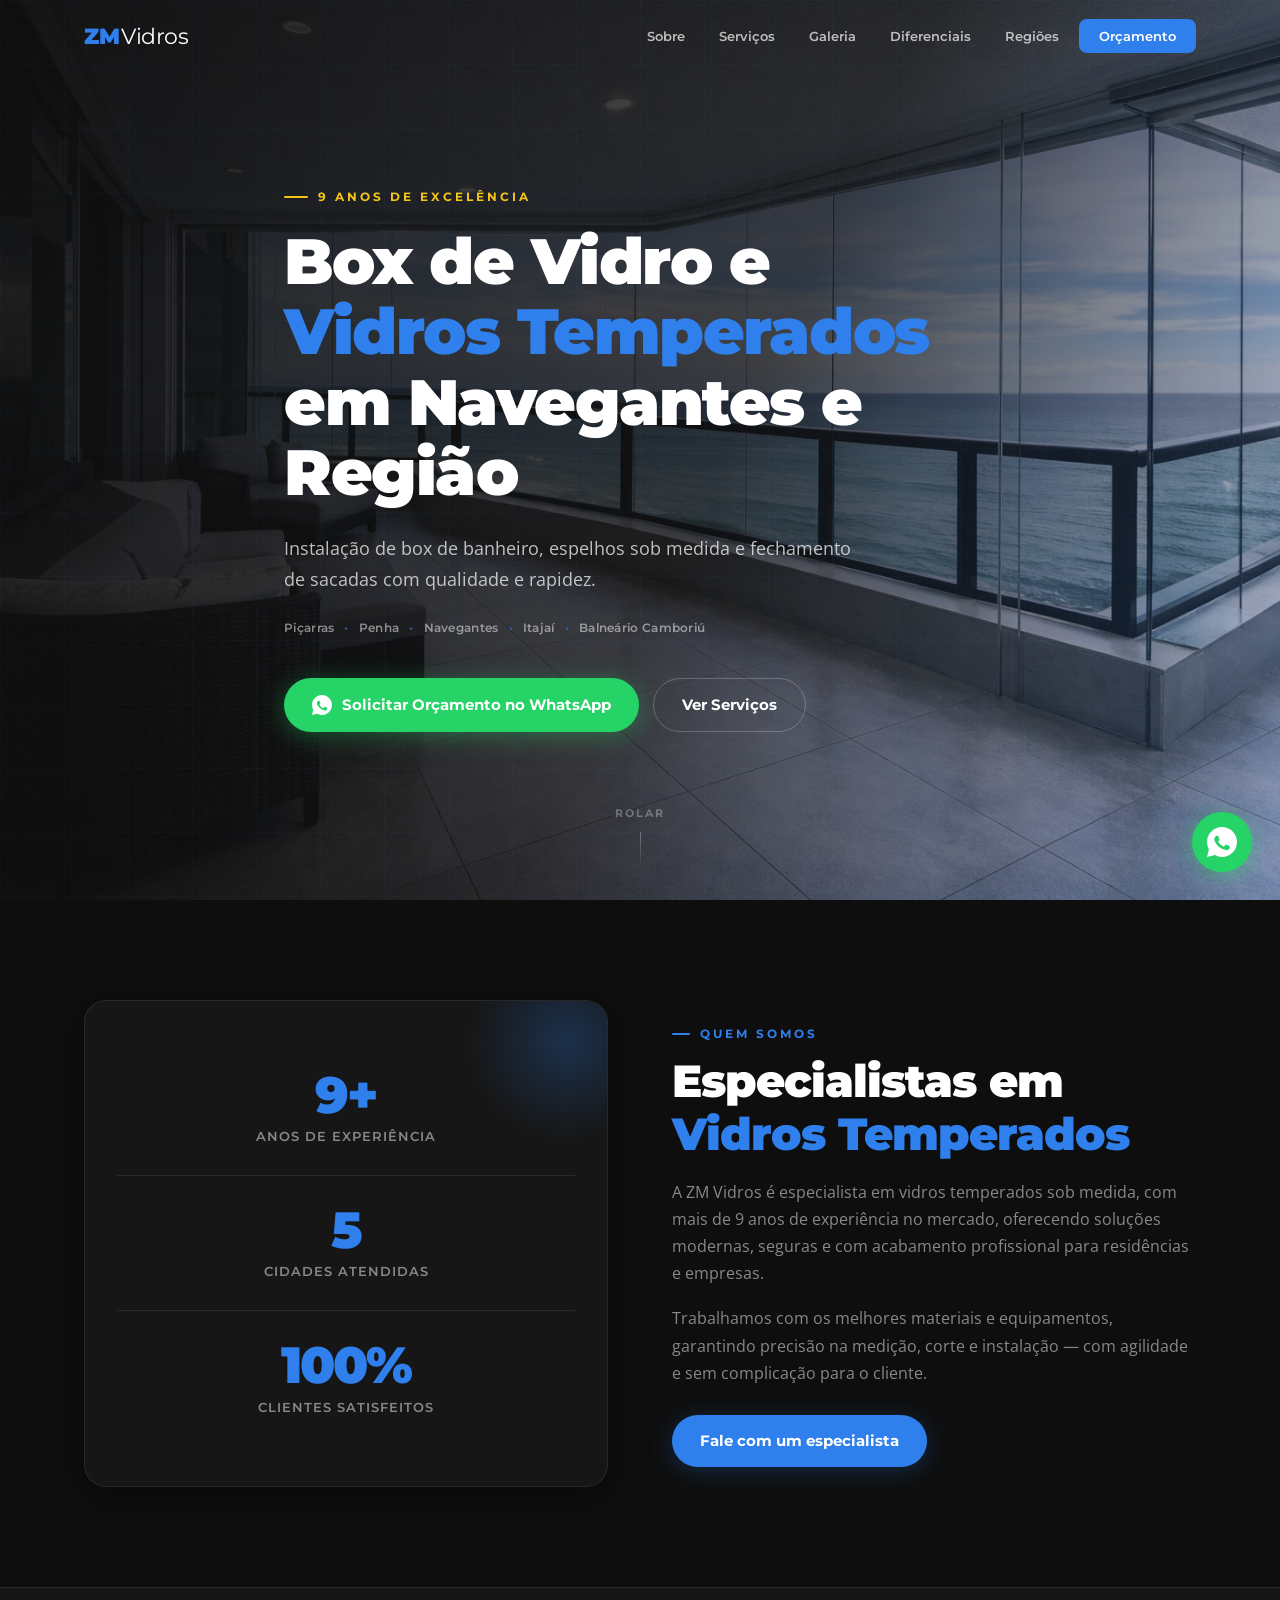
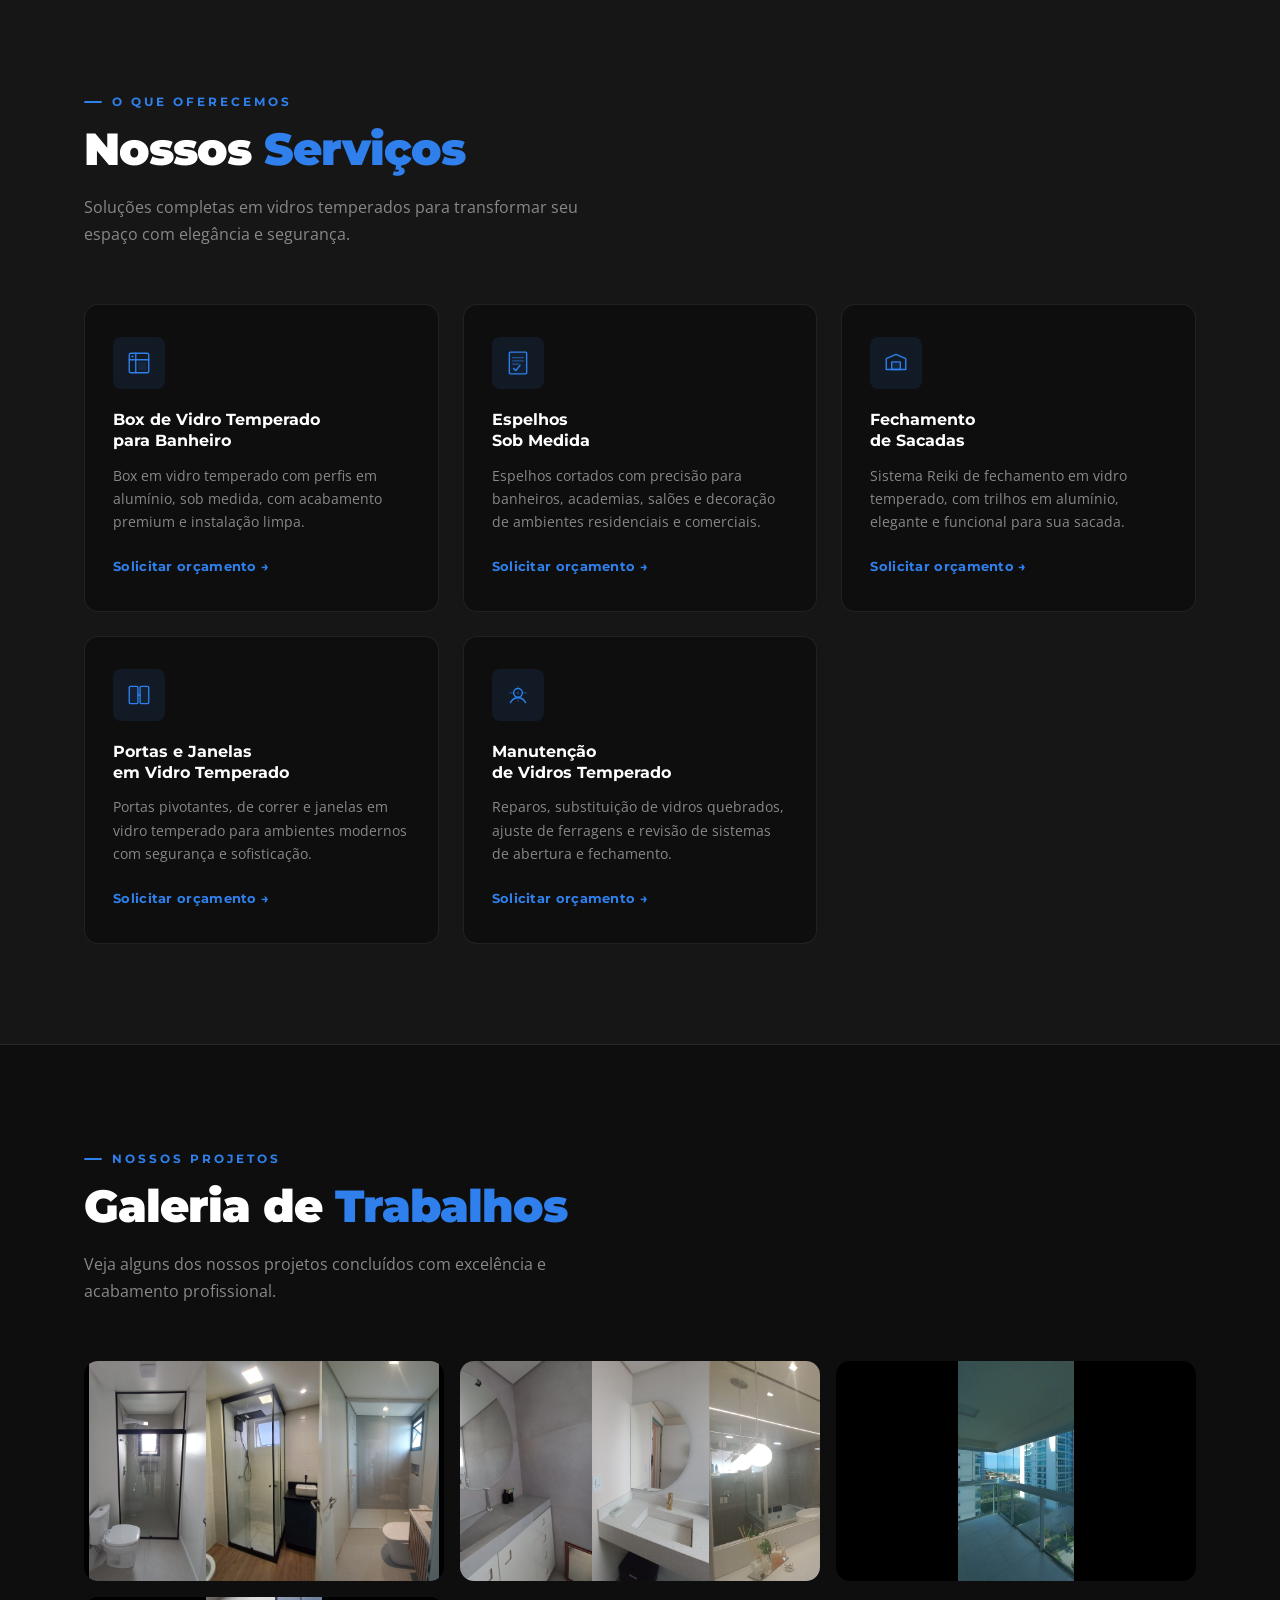
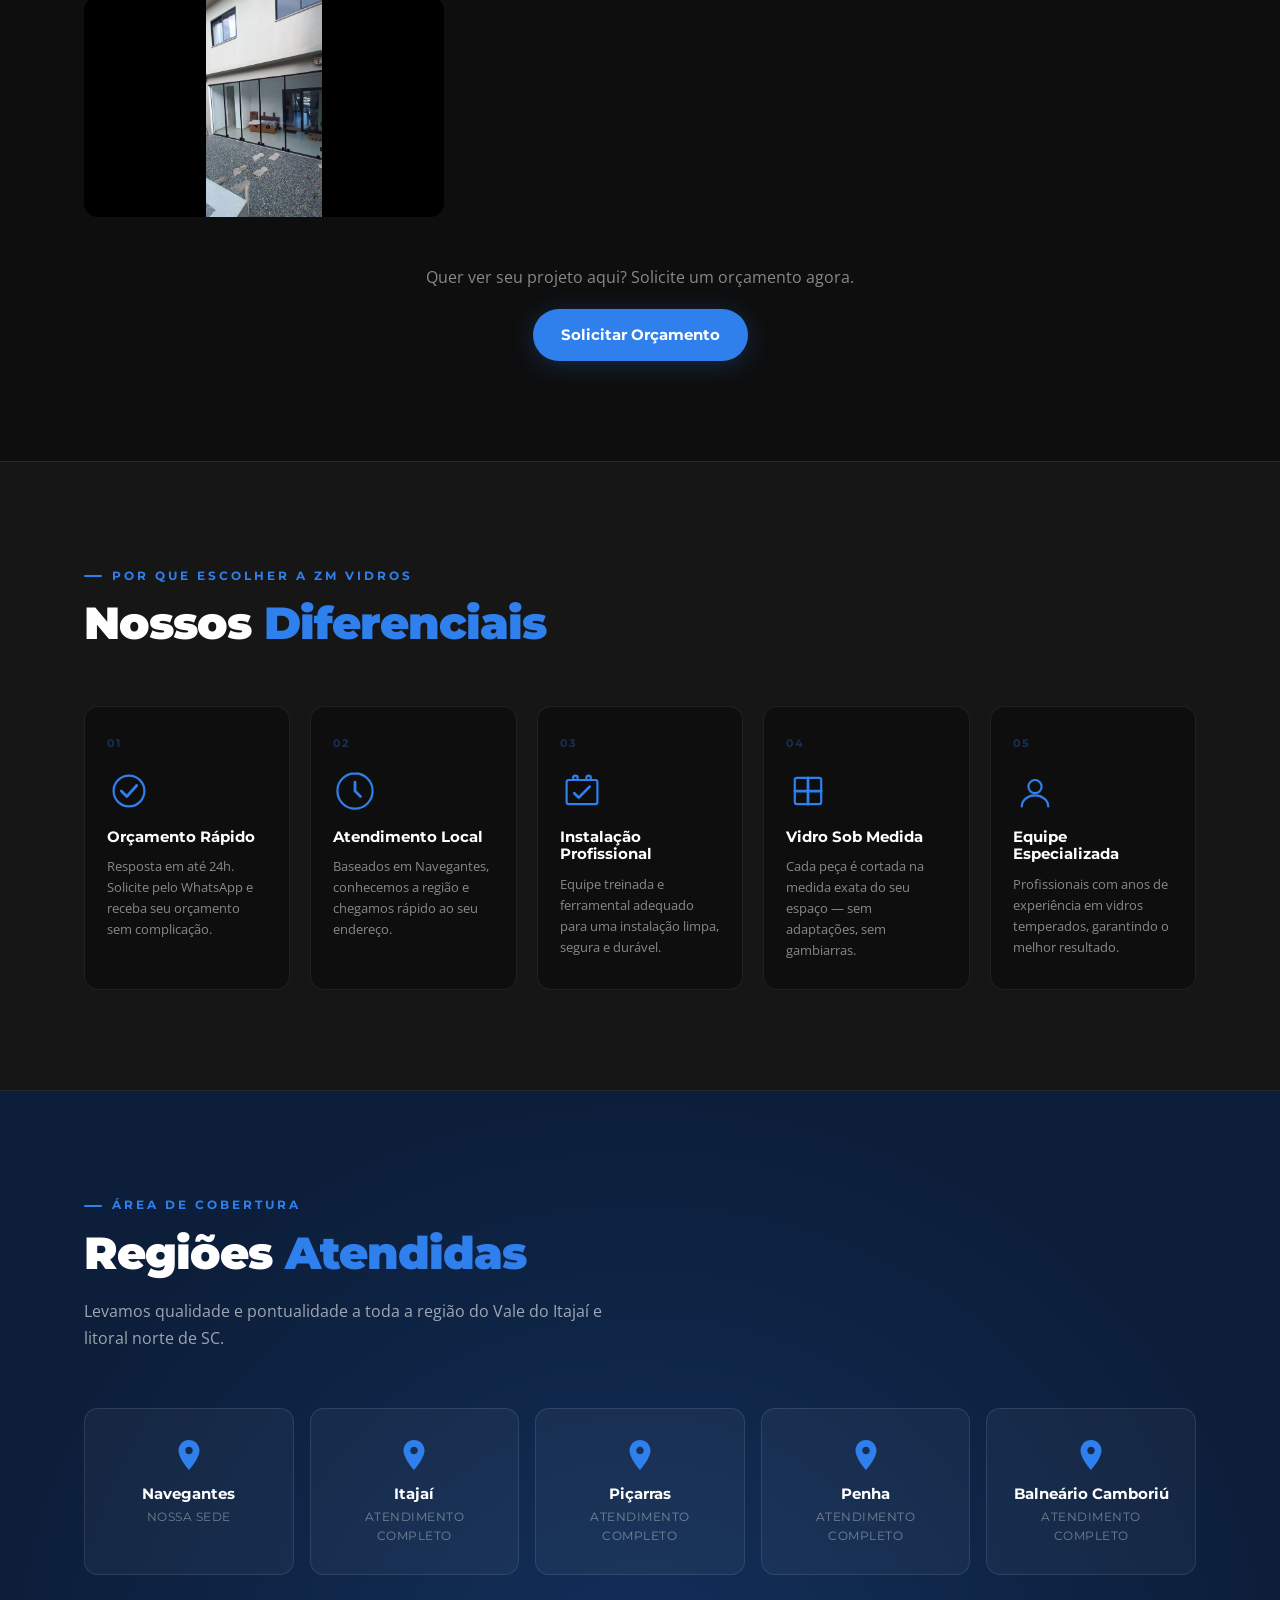
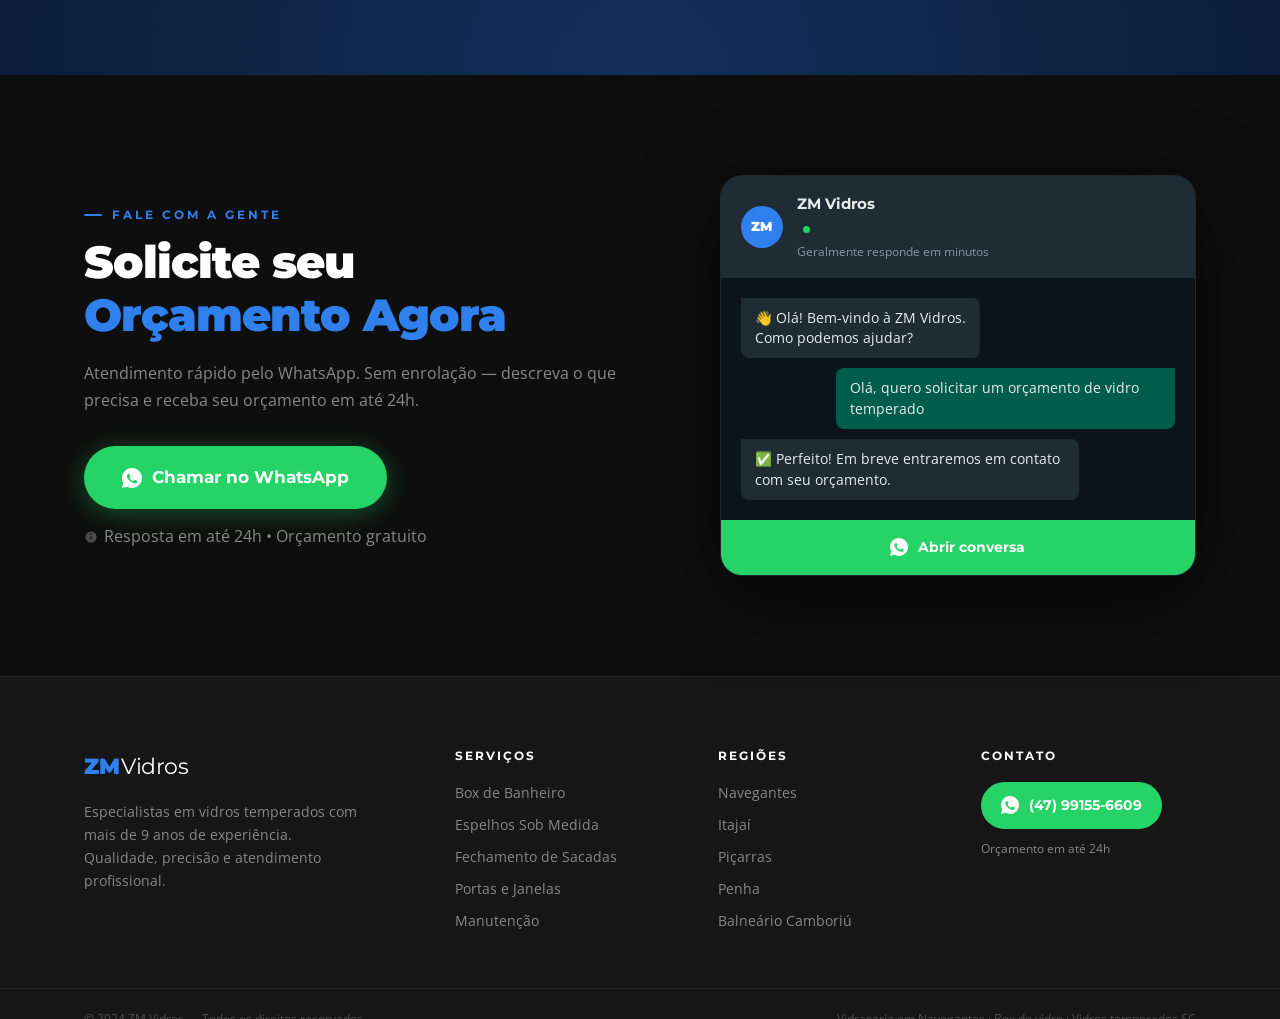
==== commit a9e00391: "Update index.html" ====
--- a/index.html
+++ b/index.html
@@ -15,6 +15,16 @@
   <link href="https://fonts.googleapis.com/css2?family=Montserrat:wght@300;400;600;700;900&family=Open+Sans:wght@300;400;600&display=swap" rel="stylesheet"/>
   <link rel="stylesheet" href="css/style.css"/>
 </head>
+  <!-- Google tag (gtag.js) -->
+<script async src="https://www.googletagmanager.com/gtag/js?id=AW-18070932044"></script>
+<script>
+  window.dataLayer = window.dataLayer || [];
+  function gtag(){dataLayer.push(arguments);}
+  gtag('js', new Date());
+
+  gtag('config', 'AW-18070932044');
+</script>
+  
   <!-- Google tag (gtag.js) -->
 <script async src="https://www.googletagmanager.com/gtag/js?id=G-LPH5JG95NE"></script>
 <script>
@@ -74,7 +84,7 @@
         <span>Balneário Camboriú</span>
       </div>
       <div class="hero__actions" data-reveal data-delay="0.4">
-        <a href="https://wa.me/5547991556609?text=Ol%C3%A1%2C%20quero%20solicitar%20um%20or%C3%A7amento%20de%20vidro%20temperado" target="_blank" rel="noopener" class="btn btn--whatsapp">
+        <a href="https://wa.me/5547991556609?text=Ol%C3%A1%2C%20quero%20solicitar%20um%20or%C3%A7amento%20de%20vidro%20temperado" target="_blank" rel="noopener" onclick="gtag('event','click_whatsapp',{event_category:'engagement',event_label:'hero_whatsapp'});" class="btn btn--whatsapp">
           <svg viewBox="0 0 32 32"><path d="M16 0C7.163 0 0 7.163 0 16c0 2.822.737 5.469 2.027 7.773L0 32l8.468-2.004A15.938 15.938 0 0016 32c8.837 0 16-7.163 16-16S24.837 0 16 0zm8.186 22.612c-.34.957-1.683 1.751-2.76 1.98-.736.157-1.696.281-4.932-1.06-4.144-1.681-6.815-5.886-7.02-6.157-.198-.27-1.664-2.217-1.664-4.228 0-2.01 1.052-2.993 1.425-3.399.374-.406.815-.507 1.087-.507.271 0 .543.003.78.014.25.013.586-.095.916.699.34.814 1.155 2.823 1.256 3.027.101.204.169.44.033.71-.136.27-.204.44-.406.677-.203.237-.427.53-.61.711-.203.203-.414.423-.178.83.237.407 1.054 1.738 2.26 2.817 1.553 1.383 2.864 1.812 3.27 2.016.407.203.644.17.882-.102.237-.271 1.018-1.186 1.289-1.593.271-.407.542-.34.915-.204.373.136 2.378 1.12 2.785 1.323.407.204.678.305.779.475.1.169.1.982-.24 1.94z"/></svg>
           Solicitar Orçamento no WhatsApp
         </a>
@@ -104,7 +114,7 @@
         <h2 class="section-title">Especialistas em<br><em>Vidros Temperados</em></h2>
         <p>A ZM Vidros é especialista em vidros temperados sob medida, com mais de 9 anos de experiência no mercado, oferecendo soluções modernas, seguras e com acabamento profissional para residências e empresas.</p>
         <p>Trabalhamos com os melhores materiais e equipamentos, garantindo precisão na medição, corte e instalação — com agilidade e sem complicação para o cliente.</p>
-        <a href="https://wa.me/5547991556609?text=Ol%C3%A1%2C%20quero%20solicitar%20um%20or%C3%A7amento%20de%20vidro%20temperado" target="_blank" rel="noopener" class="btn btn--primary">Fale com um especialista</a>
+        <a href="https://wa.me/5547991556609?text=Ol%C3%A1%2C%20quero%20solicitar%20um%20or%C3%A7amento%20de%20vidro%20temperado" target="_blank" rel="noopener" onclick="gtag('event','click_whatsapp',{event_category:'engagement',event_label:'contato_whatsapp'});" class="btn btn--primary">Fale com um especialista</a>
       </div>
     </div>
   </section>
@@ -130,7 +140,7 @@
           </div>
           <h3>Box de Vidro Temperado<br>para Banheiro</h3>
           <p>Box em vidro temperado com perfis em alumínio, sob medida, com acabamento premium e instalação limpa.</p>
-          <a href="https://wa.me/5547991556609?text=Ol%C3%A1%2C%20quero%20or%C3%A7amento%20de%20box%20de%20vidro" target="_blank" rel="noopener" class="service-card__link">Solicitar orçamento →</a>
+          <a href="https://wa.me/5547991556609?text=Ol%C3%A1%2C%20quero%20or%C3%A7amento%20de%20box%20de%20vidro" target="_blank" rel="noopener" onclick="gtag('event','click_whatsapp',{event_category:'engagement',event_label:'servicos_whatsapp'});" class="service-card__link">Solicitar orçamento →</a>
         </div>
 
         <div class="service-card" data-reveal data-delay="0.08">
@@ -144,7 +154,7 @@
           </div>
           <h3>Espelhos<br>Sob Medida</h3>
           <p>Espelhos cortados com precisão para banheiros, academias, salões e decoração de ambientes residenciais e comerciais.</p>
-          <a href="https://wa.me/5547991556609?text=Ol%C3%A1%2C%20quero%20or%C3%A7amento%20de%20espelho%20sob%20medida" target="_blank" rel="noopener" class="service-card__link">Solicitar orçamento →</a>
+          <a href="https://wa.me/5547991556609?text=Ol%C3%A1%2C%20quero%20or%C3%A7amento%20de%20espelho%20sob%20medida" target="_blank" rel="noopener" onclick="gtag('event','click_whatsapp',{event_category:'engagement',event_label:'servicos_whatsapp'});" class="service-card__link">Solicitar orçamento →</a>
         </div>
 
         <div class="service-card" data-reveal data-delay="0.16">
@@ -158,7 +168,7 @@
           </div>
           <h3>Fechamento<br>de Sacadas</h3>
           <p>Sistema Reiki de fechamento em vidro temperado, com trilhos em alumínio, elegante e funcional para sua sacada.</p>
-          <a href="https://wa.me/5547991556609?text=Ol%C3%A1%2C%20quero%20or%C3%A7amento%20de%20fechamento%20de%20sacada" target="_blank" rel="noopener" class="service-card__link">Solicitar orçamento →</a>
+          <a href="https://wa.me/5547991556609?text=Ol%C3%A1%2C%20quero%20or%C3%A7amento%20de%20fechamento%20de%20sacada" target="_blank" rel="noopener" onclick="gtag('event','click_whatsapp',{event_category:'engagement',event_label:'servicos_whatsapp'});" class="service-card__link">Solicitar orçamento →</a>
         </div>
 
         <div class="service-card" data-reveal data-delay="0.24">
@@ -172,7 +182,7 @@
           </div>
           <h3>Portas e Janelas<br>em Vidro Temperado</h3>
           <p>Portas pivotantes, de correr e janelas em vidro temperado para ambientes modernos com segurança e sofisticação.</p>
-          <a href="https://wa.me/5547991556609?text=Ol%C3%A1%2C%20quero%20or%C3%A7amento%20de%20porta%20ou%20janela%20de%20vidro" target="_blank" rel="noopener" class="service-card__link">Solicitar orçamento →</a>
+          <a href="https://wa.me/5547991556609?text=Ol%C3%A1%2C%20quero%20or%C3%A7amento%20de%20porta%20ou%20janela%20de%20vidro" target="_blank" rel="noopener" onclick="gtag('event','click_whatsapp',{event_category:'engagement',event_label:'servicos_whatsapp'});" class="service-card__link">Solicitar orçamento →</a>
         </div>
 
         <div class="service-card" data-reveal data-delay="0.32">
@@ -186,7 +196,7 @@
           </div>
           <h3>Manutenção<br>de Vidros Temperado</h3>
           <p>Reparos, substituição de vidros quebrados, ajuste de ferragens e revisão de sistemas de abertura e fechamento.</p>
-          <a href="https://wa.me/5547991556609?text=Ol%C3%A1%2C%20preciso%20de%20manuten%C3%A7%C3%A3o%20de%20vidros" target="_blank" rel="noopener" class="service-card__link">Solicitar orçamento →</a>
+          <a href="https://wa.me/5547991556609?text=Ol%C3%A1%2C%20preciso%20de%20manuten%C3%A7%C3%A3o%20de%20vidros" target="_blank" rel="noopener" onclick="gtag('event','click_whatsapp',{event_category:'engagement',event_label:'servicos_whatsapp'});" class="service-card__link">Solicitar orçamento →</a>
         </div>
 
       </div>
@@ -228,7 +238,7 @@
       </div>
       <div class="galeria__cta" data-reveal>
         <p>Quer ver seu projeto aqui? Solicite um orçamento agora.</p>
-        <a href="https://wa.me/5547991556609?text=Ol%C3%A1%2C%20quero%20solicitar%20um%20or%C3%A7amento%20de%20vidro%20temperado" target="_blank" rel="noopener" class="btn btn--primary">Solicitar Orçamento</a>
+        <a href="https://wa.me/5547991556609?text=Ol%C3%A1%2C%20quero%20solicitar%20um%20or%C3%A7amento%20de%20vidro%20temperado" target="_blank" rel="noopener" onclick="gtag('event','click_whatsapp',{event_category:'engagement',event_label:'contato_whatsapp'});" class="btn btn--primary">Solicitar Orçamento</a>
       </div>
     </div>
   </section>
@@ -341,7 +351,7 @@
         <span class="section-eyebrow">Fale com a gente</span>
         <h2 class="section-title">Solicite seu<br><em>Orçamento Agora</em></h2>
         <p>Atendimento rápido pelo WhatsApp. Sem enrolação — descreva o que precisa e receba seu orçamento em até 24h.</p>
-        <a href="https://wa.me/5547991556609?text=Ol%C3%A1%2C%20quero%20solicitar%20um%20or%C3%A7amento%20de%20vidro%20temperado" target="_blank" rel="noopener" class="btn btn--whatsapp btn--lg">
+        <a href="https://wa.me/5547991556609?text=Ol%C3%A1%2C%20quero%20solicitar%20um%20or%C3%A7amento%20de%20vidro%20temperado" target="_blank" rel="noopener" onclick="gtag('event','click_whatsapp',{event_category:'engagement',event_label:'hero_whatsapp'});" class="btn btn--whatsapp btn--lg">
           <svg viewBox="0 0 32 32"><path d="M16 0C7.163 0 0 7.163 0 16c0 2.822.737 5.469 2.027 7.773L0 32l8.468-2.004A15.938 15.938 0 0016 32c8.837 0 16-7.163 16-16S24.837 0 16 0zm8.186 22.612c-.34.957-1.683 1.751-2.76 1.98-.736.157-1.696.281-4.932-1.06-4.144-1.681-6.815-5.886-7.02-6.157-.198-.27-1.664-2.217-1.664-4.228 0-2.01 1.052-2.993 1.425-3.399.374-.406.815-.507 1.087-.507.271 0 .543.003.78.014.25.013.586-.095.916.699.34.814 1.155 2.823 1.256 3.027.101.204.169.44.033.71-.136.27-.204.44-.406.677-.203.237-.427.53-.61.711-.203.203-.414.423-.178.83.237.407 1.054 1.738 2.26 2.817 1.553 1.383 2.864 1.812 3.27 2.016.407.203.644.17.882-.102.237-.271 1.018-1.186 1.289-1.593.271-.407.542-.34.915-.204.373.136 2.378 1.12 2.785 1.323.407.204.678.305.779.475.1.169.1.982-.24 1.94z"/></svg>
           Chamar no WhatsApp
         </a>
@@ -411,7 +421,7 @@
       </div>
       <div class="footer__contact">
         <h4>Contato</h4>
-        <a href="https://wa.me/5547991556609?text=Ol%C3%A1%2C%20quero%20solicitar%20um%20or%C3%A7amento%20de%20vidro%20temperado" target="_blank" rel="noopener" class="footer__wa">
+        <a href="https://wa.me/5547991556609?text=Ol%C3%A1%2C%20quero%20solicitar%20um%20or%C3%A7amento%20de%20vidro%20temperado" target="_blank" rel="noopener" onclick="gtag('event','click_whatsapp',{event_category:'engagement',event_label:'footer_whatsapp'});" class="footer__wa">
           <svg viewBox="0 0 32 32" width="18" height="18"><path d="M16 0C7.163 0 0 7.163 0 16c0 2.822.737 5.469 2.027 7.773L0 32l8.468-2.004A15.938 15.938 0 0016 32c8.837 0 16-7.163 16-16S24.837 0 16 0zm8.186 22.612c-.34.957-1.683 1.751-2.76 1.98-.736.157-1.696.281-4.932-1.06-4.144-1.681-6.815-5.886-7.02-6.157-.198-.27-1.664-2.217-1.664-4.228 0-2.01 1.052-2.993 1.425-3.399.374-.406.815-.507 1.087-.507.271 0 .543.003.78.014.25.013.586-.095.916.699.34.814 1.155 2.823 1.256 3.027.101.204.169.44.033.71-.136.27-.204.44-.406.677-.203.237-.427.53-.61.711-.203.203-.414.423-.178.83.237.407 1.054 1.738 2.26 2.817 1.553 1.383 2.864 1.812 3.27 2.016.407.203.644.17.882-.102.237-.271 1.018-1.186 1.289-1.593.271-.407.542-.34.915-.204.373.136 2.378 1.12 2.785 1.323.407.204.678.305.779.475.1.169.1.982-.24 1.94z" fill="white"/></svg>
           (47) 99155-6609
         </a>
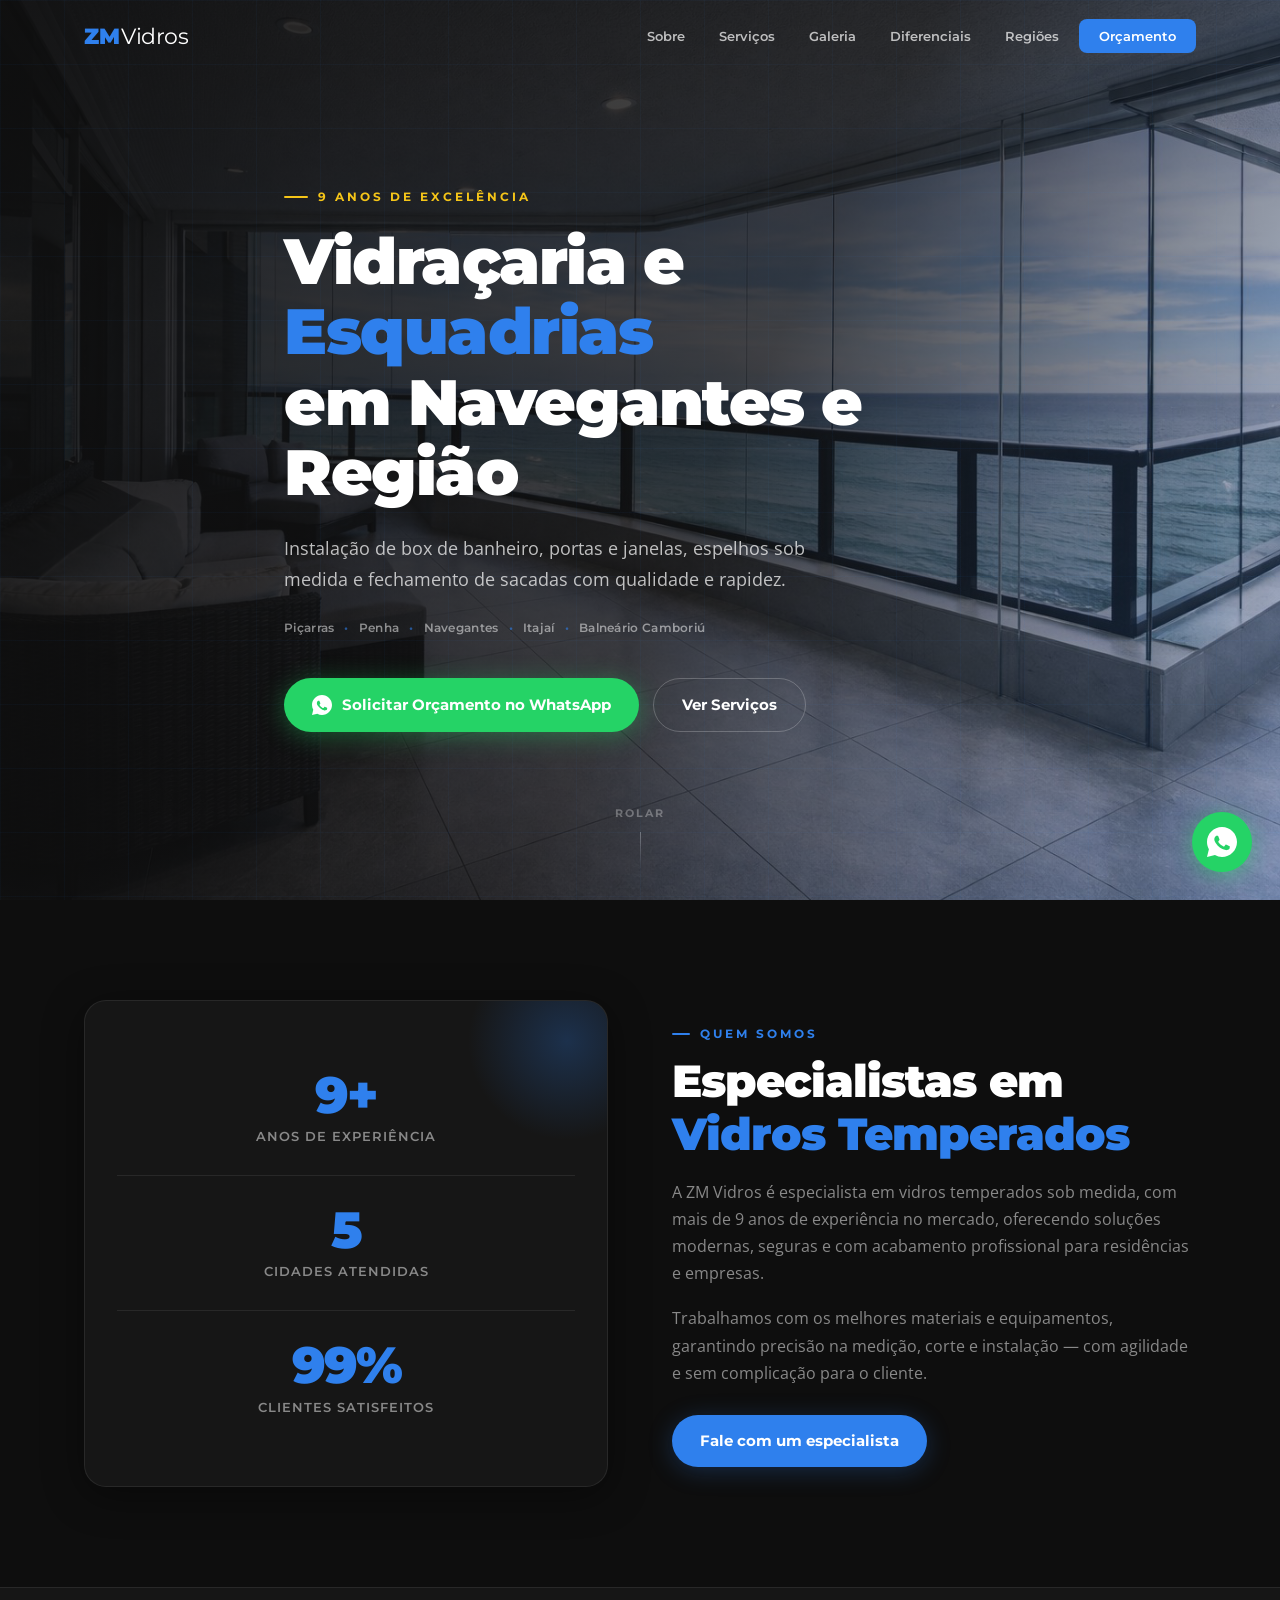
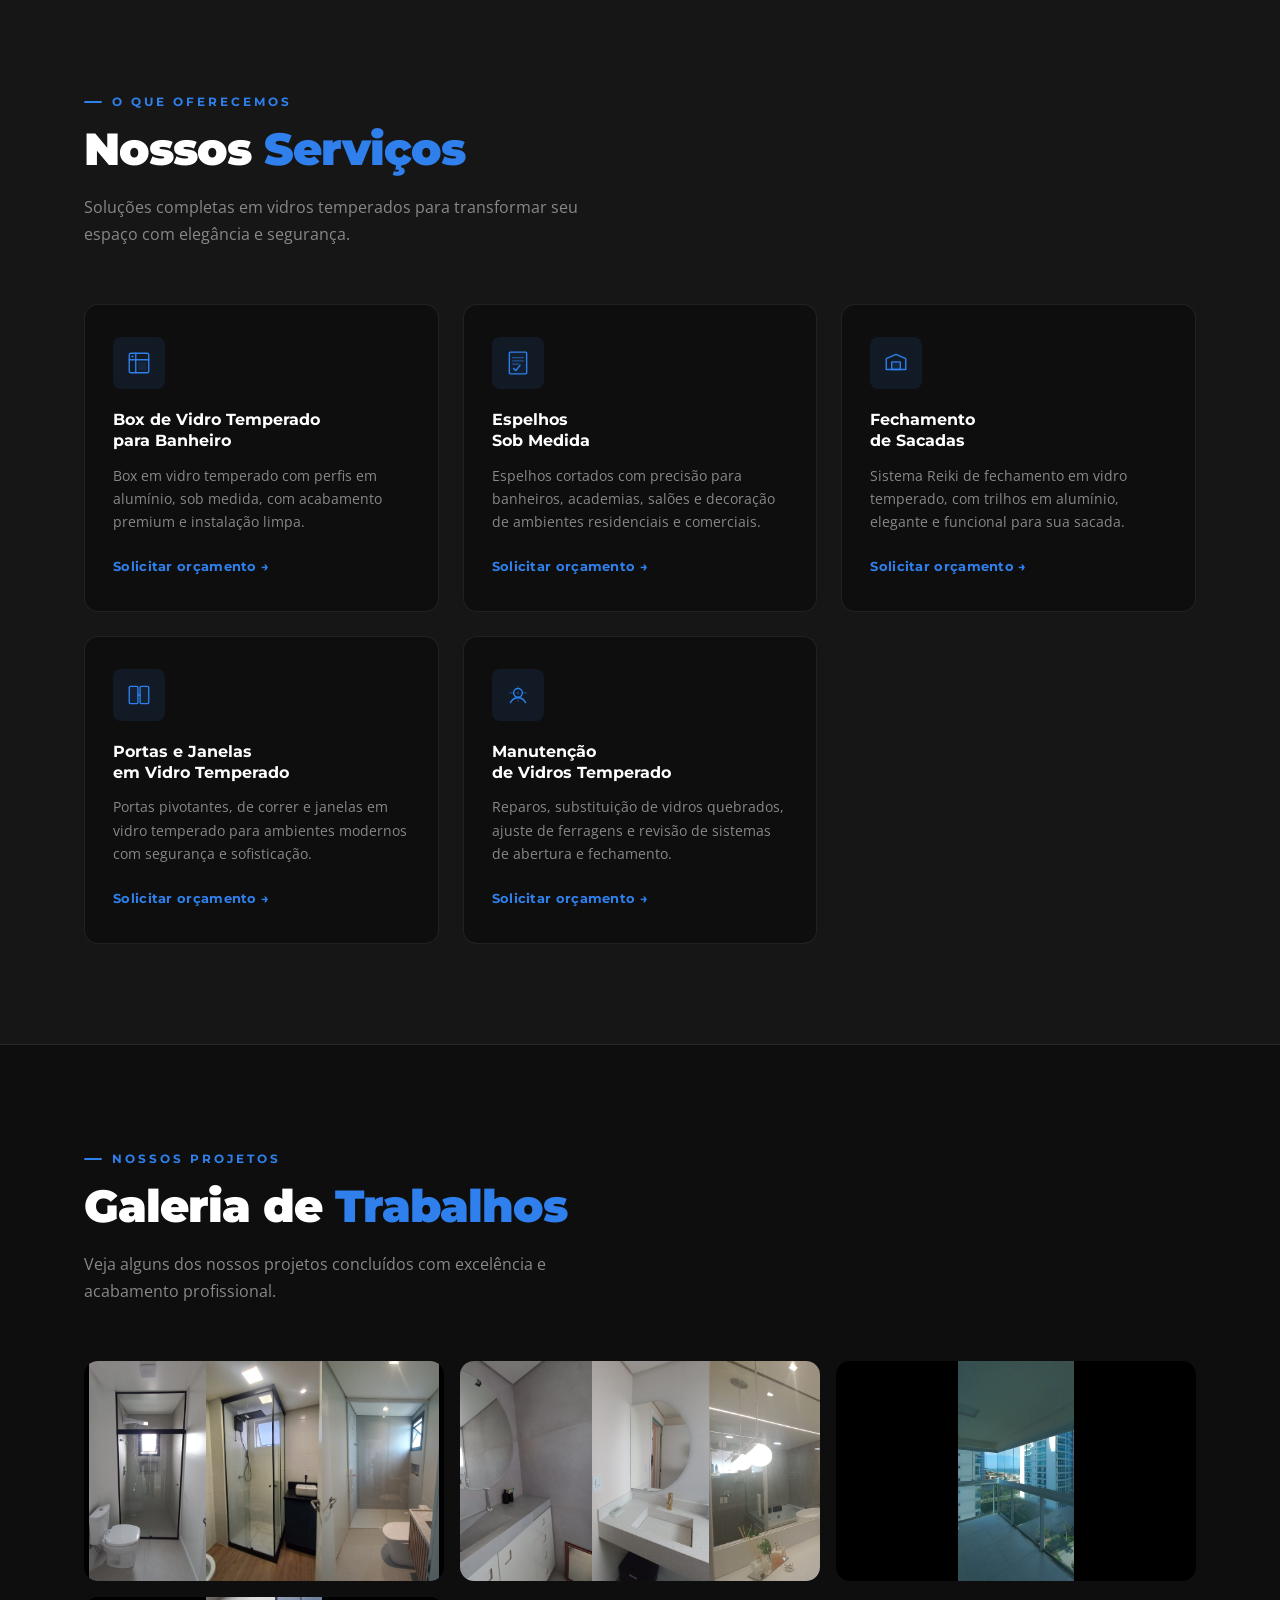
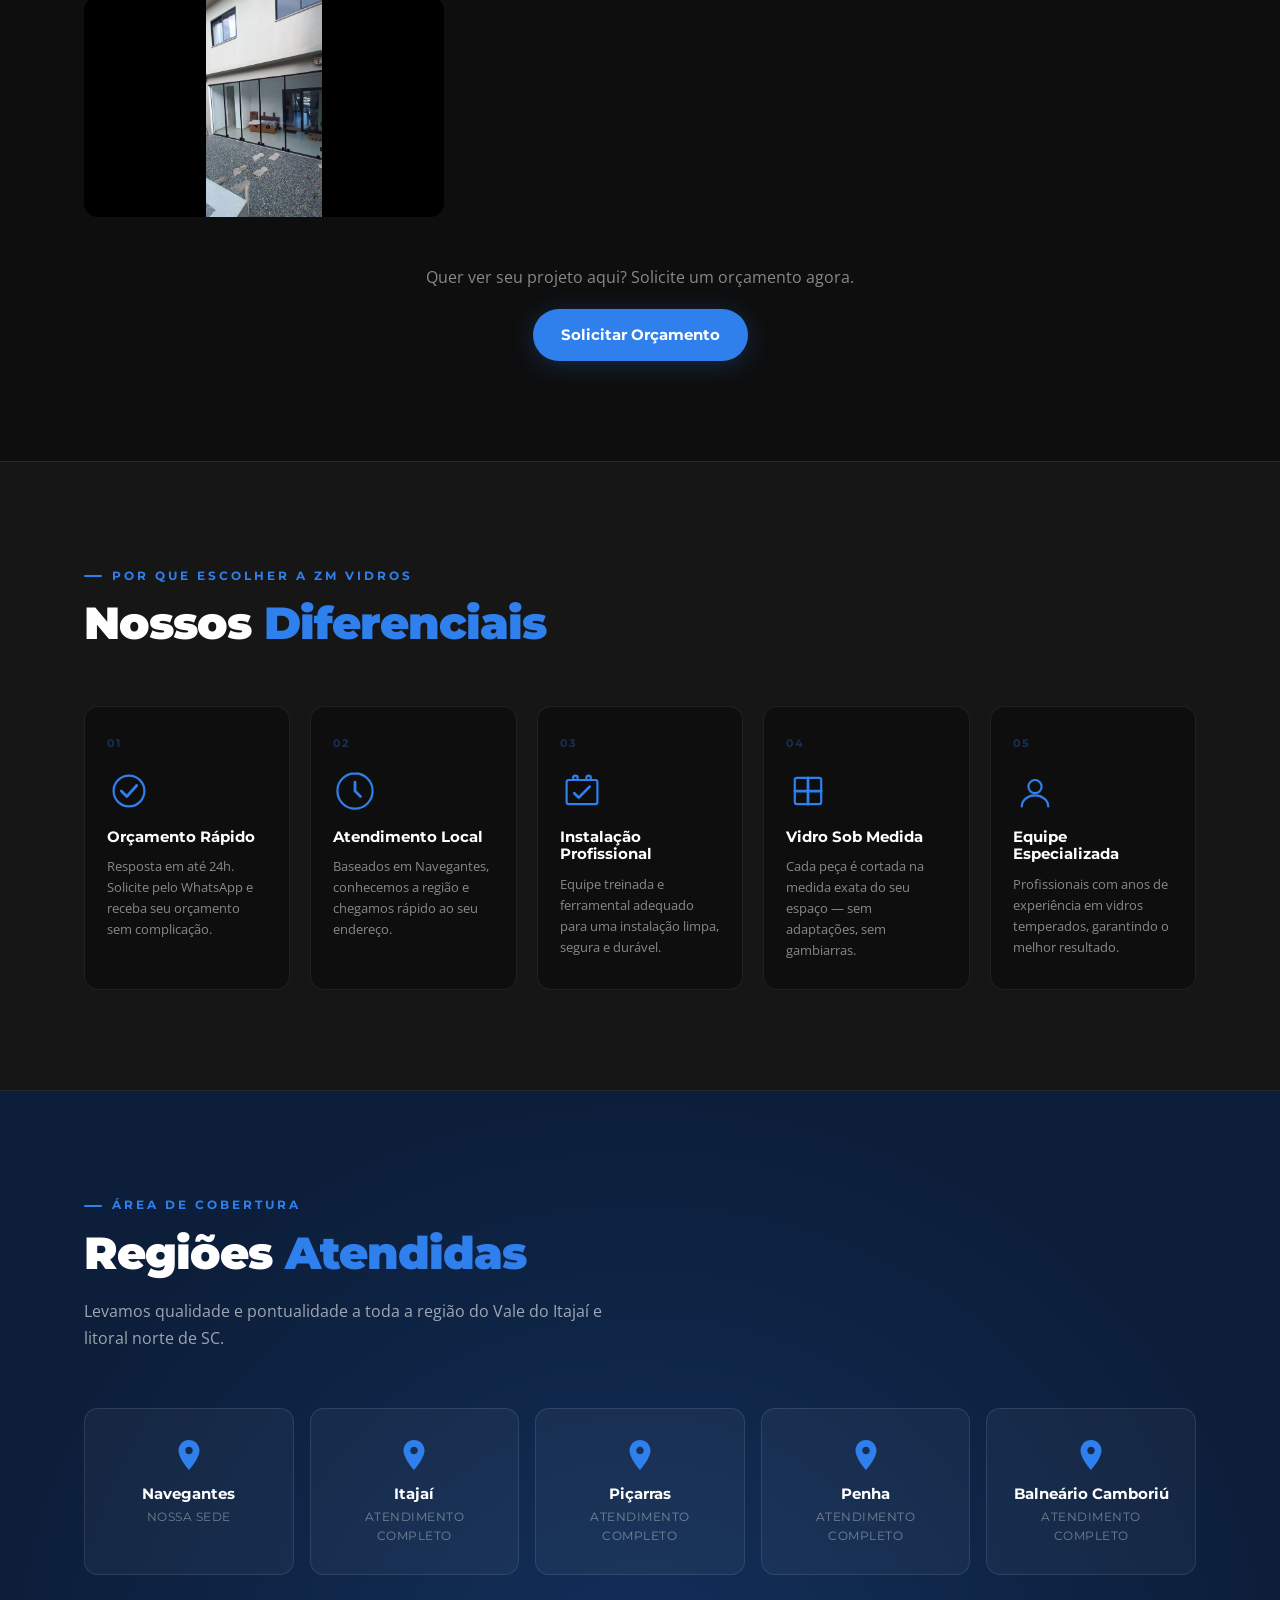
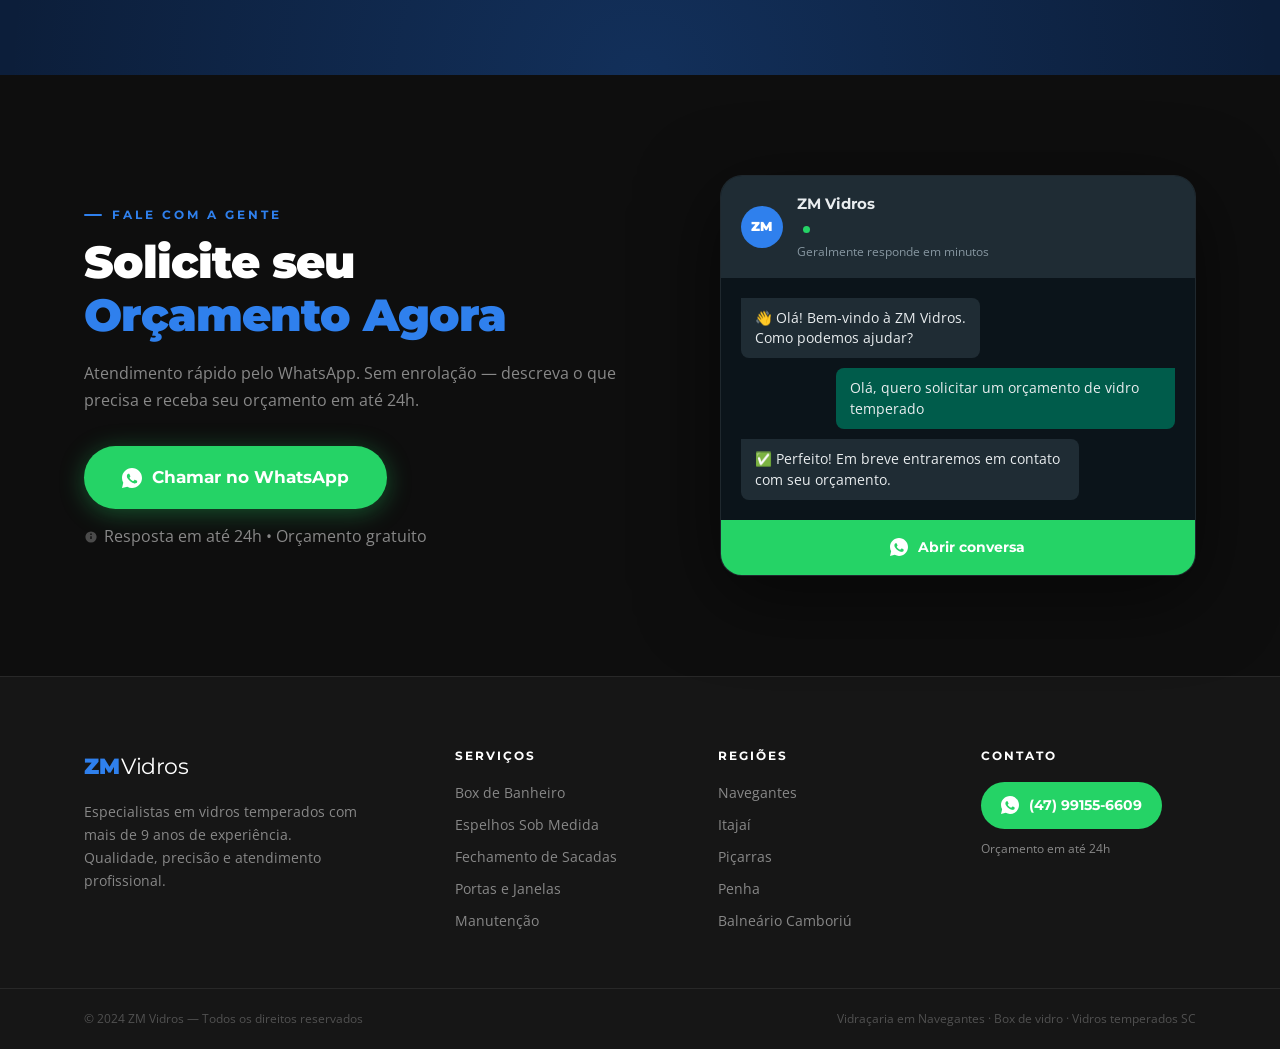
==== commit 82ba573d: "Update index.html" ====
--- a/index.html
+++ b/index.html
@@ -64,12 +64,12 @@
     <div class="container hero__content">
       <p class="hero__eyebrow" data-reveal>9 anos de excelência</p>
       <h1 class="hero__title" data-reveal data-delay="0.1">
-        Box de Vidro e<br>
-        <em>Vidros Temperados</em><br>
+        Vidraçaria e<br>
+        <em>Esquadrias</em><br>
         em Navegantes e Região
       </h1>
       <p class="hero__sub" data-reveal data-delay="0.2">
-        Instalação de box de banheiro, espelhos sob medida e fechamento<br class="hide-mobile">
+        Instalação de box de banheiro, portas e janelas, espelhos sob medida e fechamento<br class="hide-mobile">
         de sacadas com qualidade e rapidez.
       </p>
       <div class="hero__cities" data-reveal data-delay="0.3">
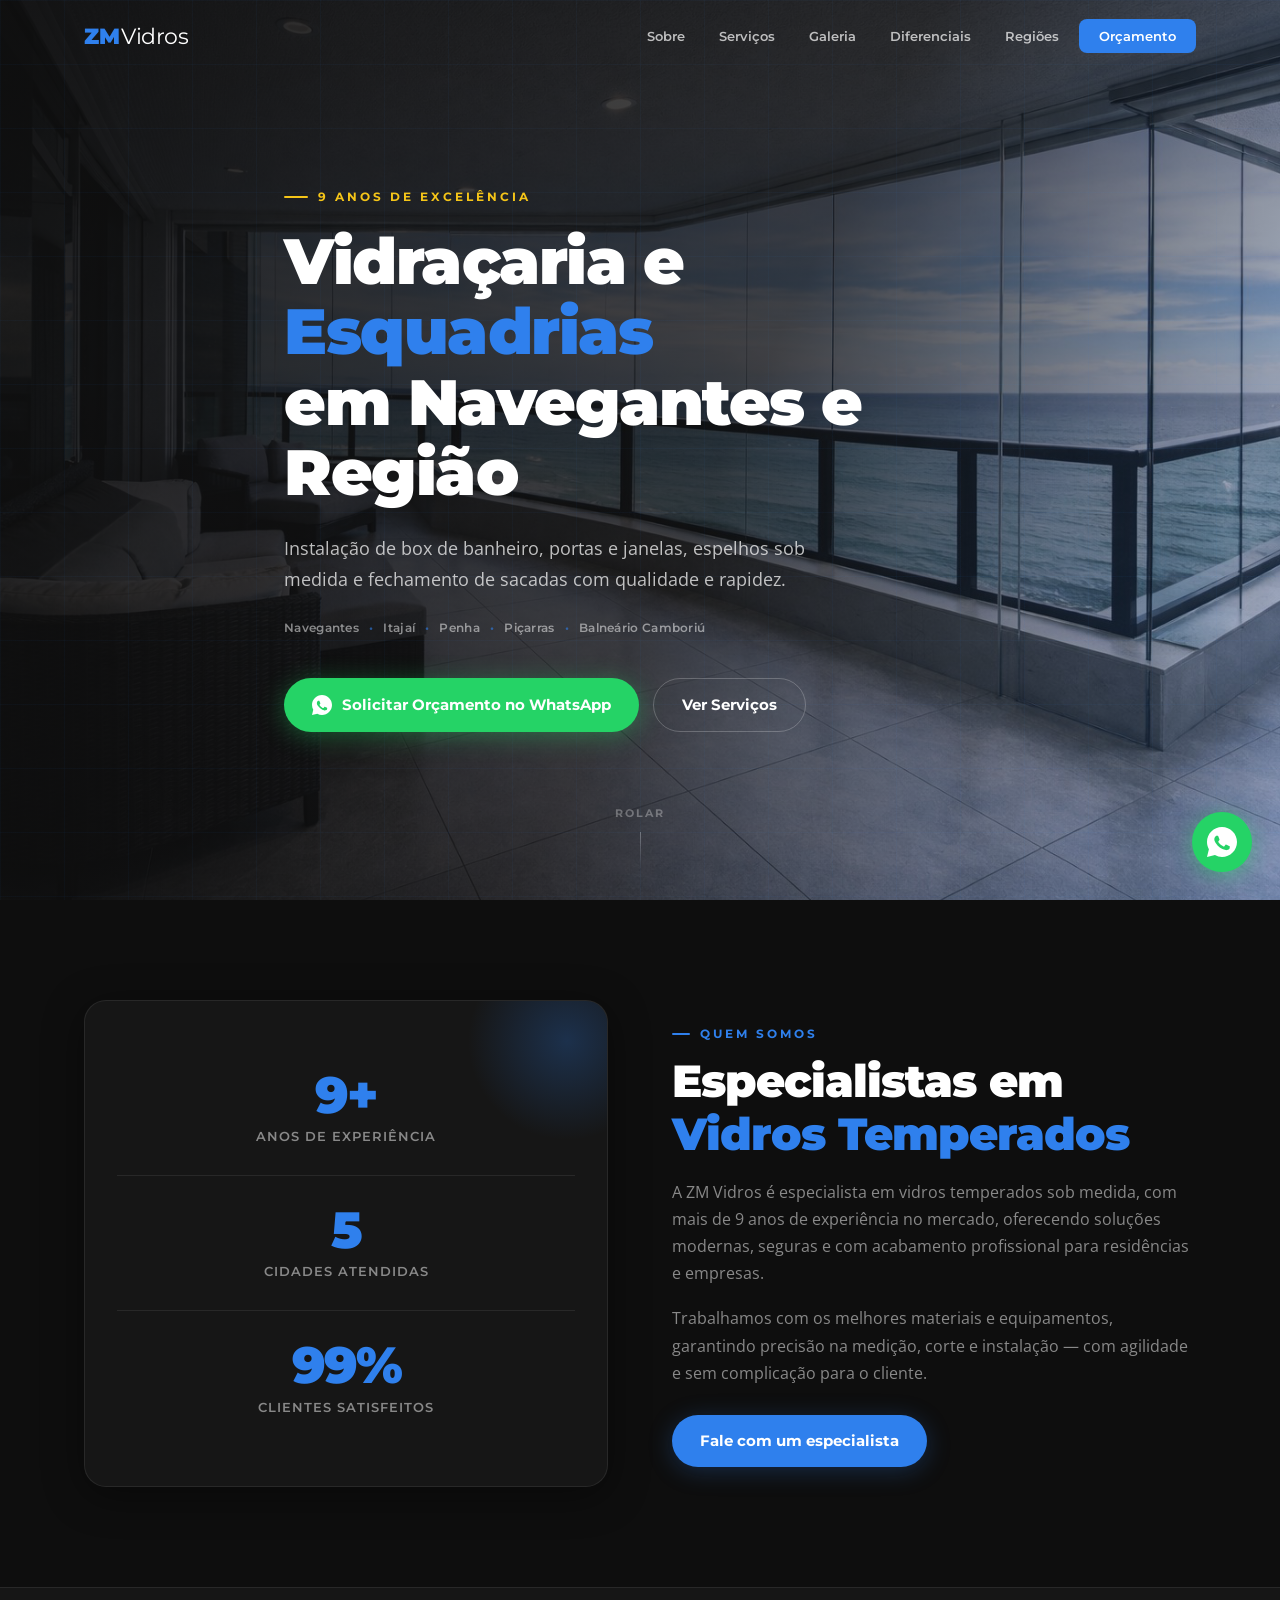
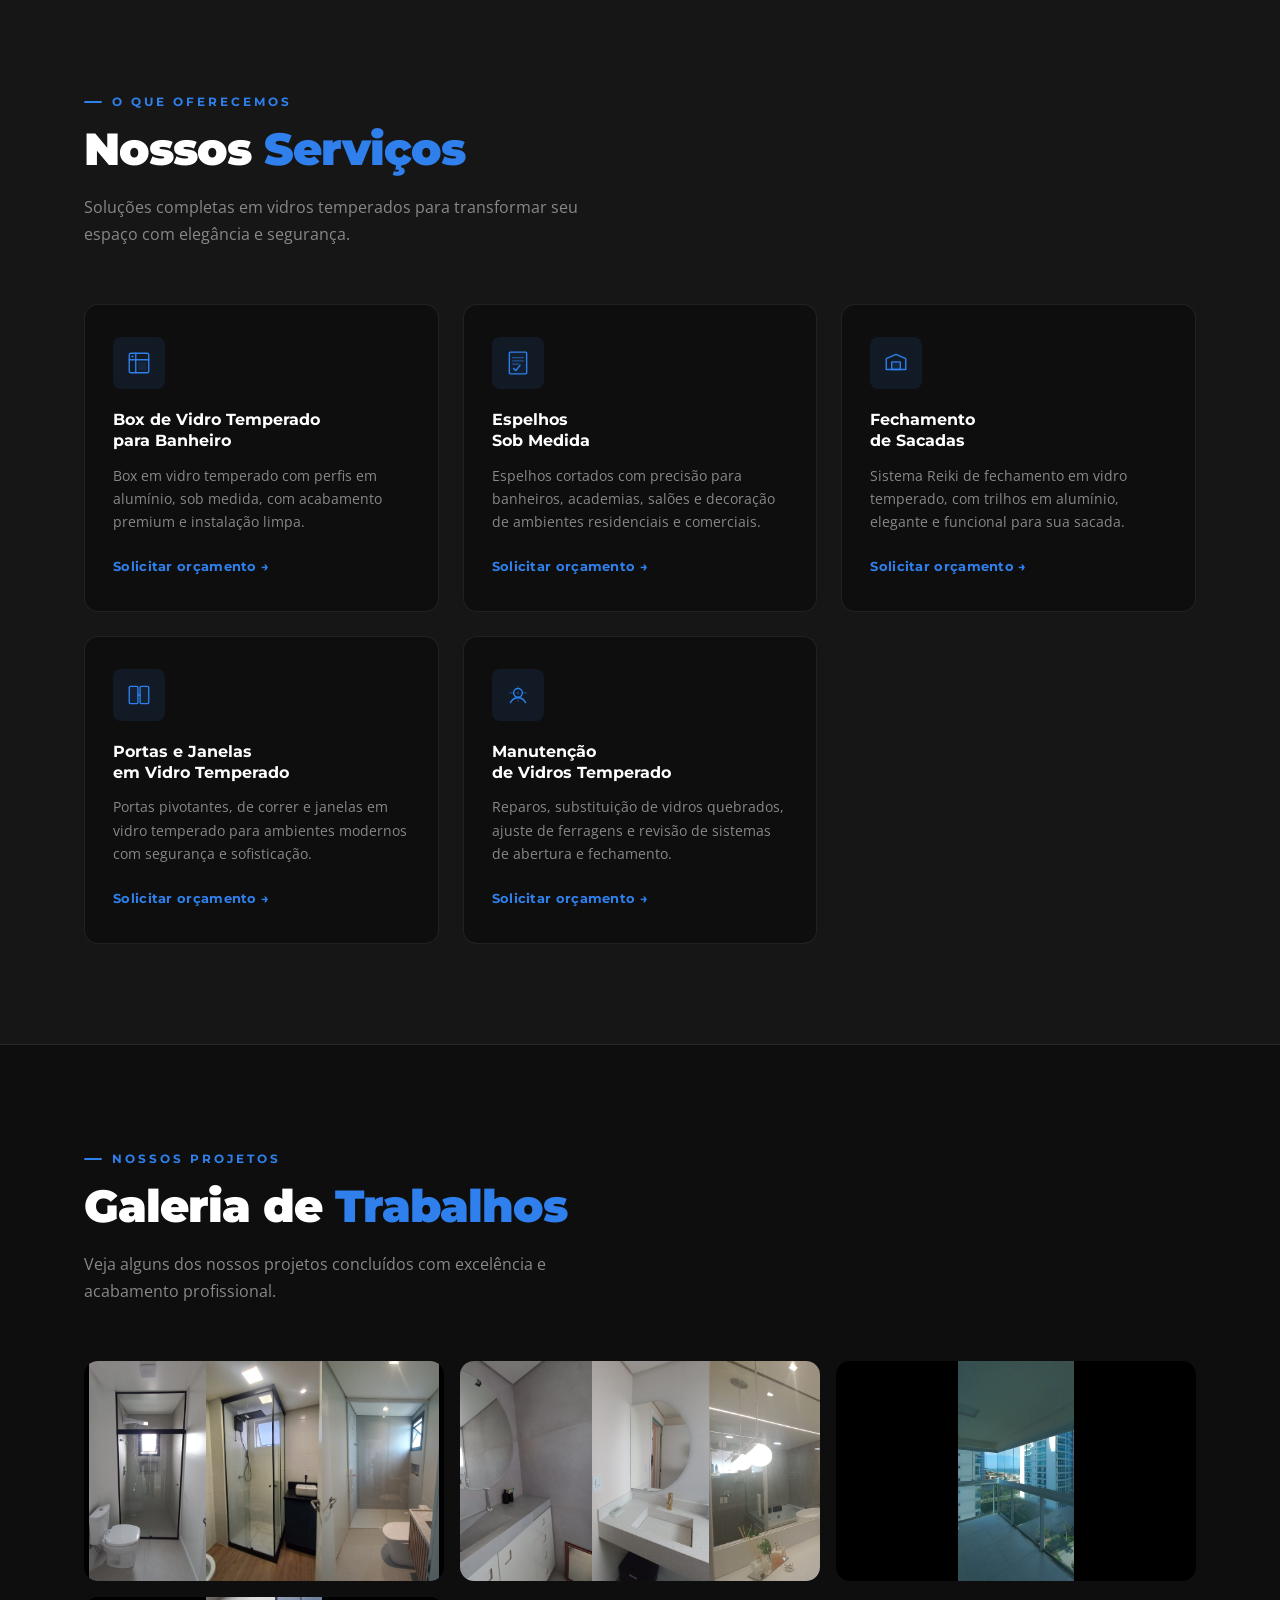
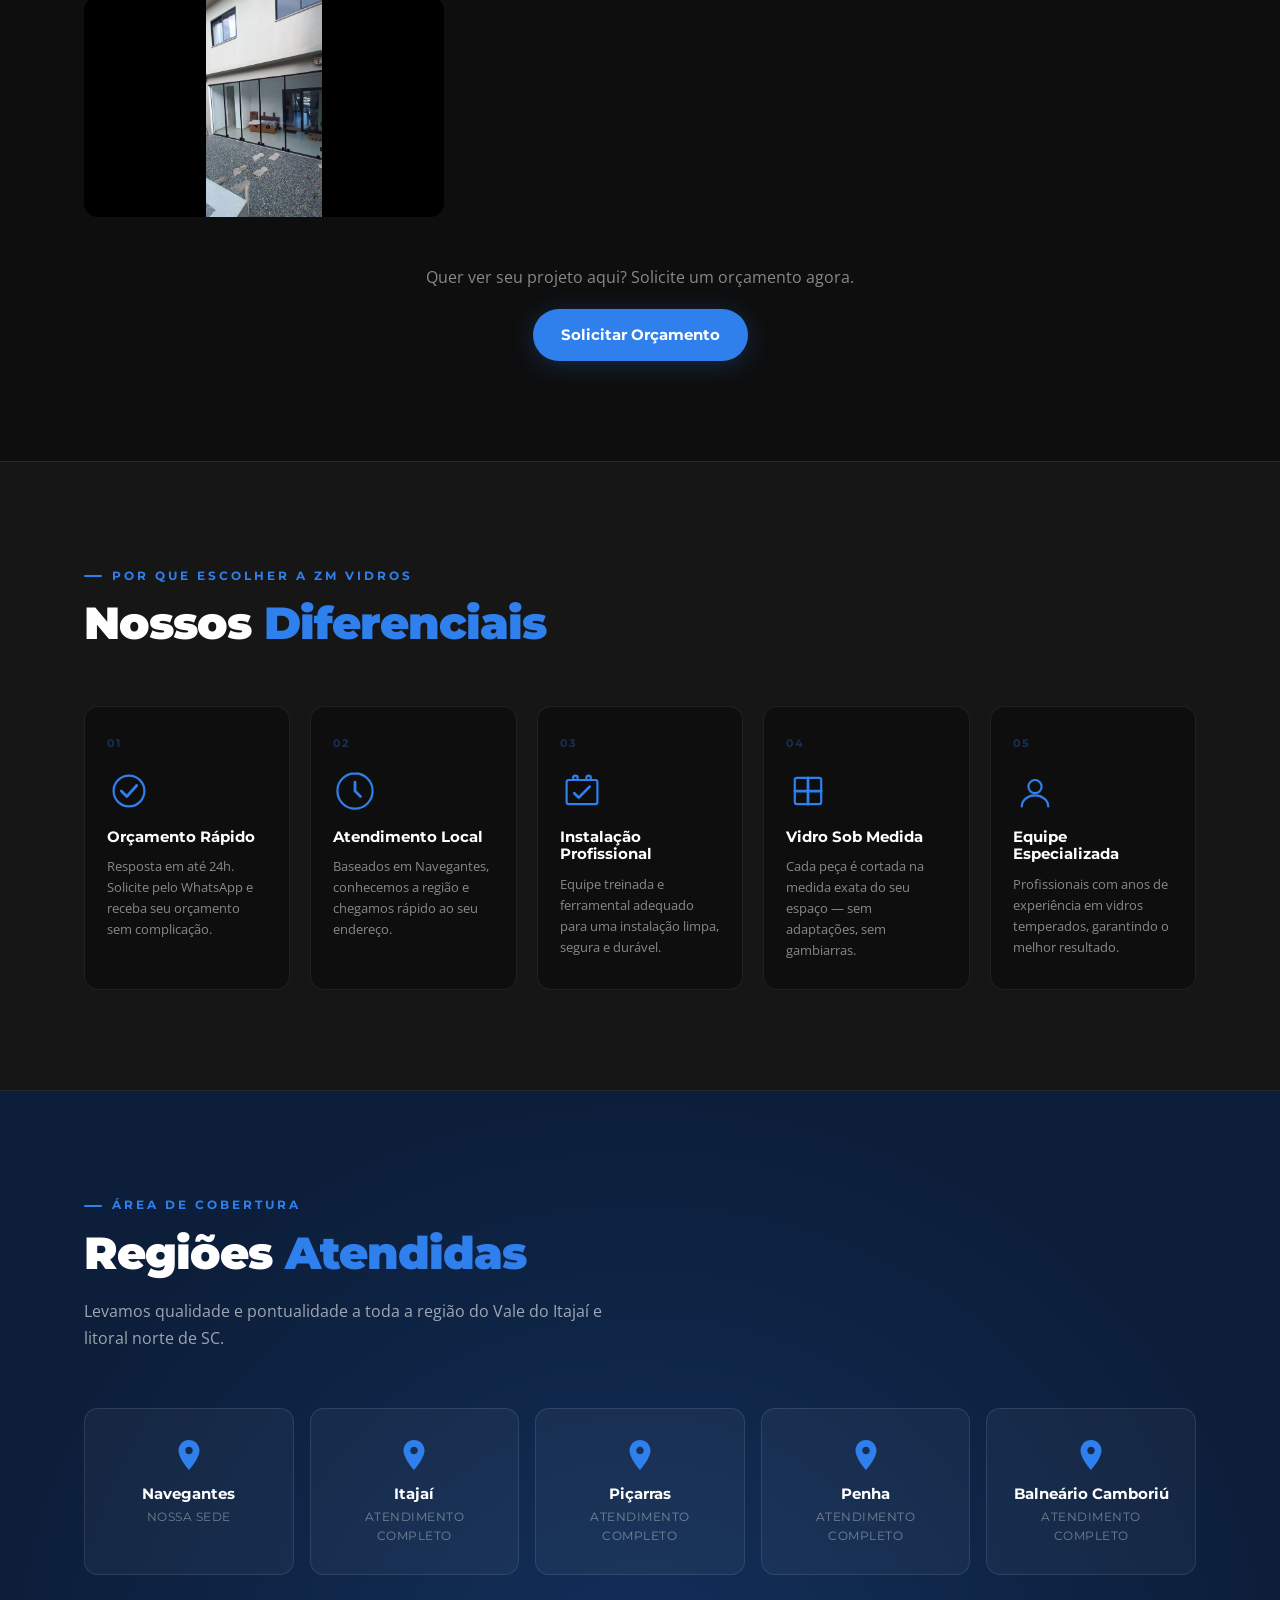
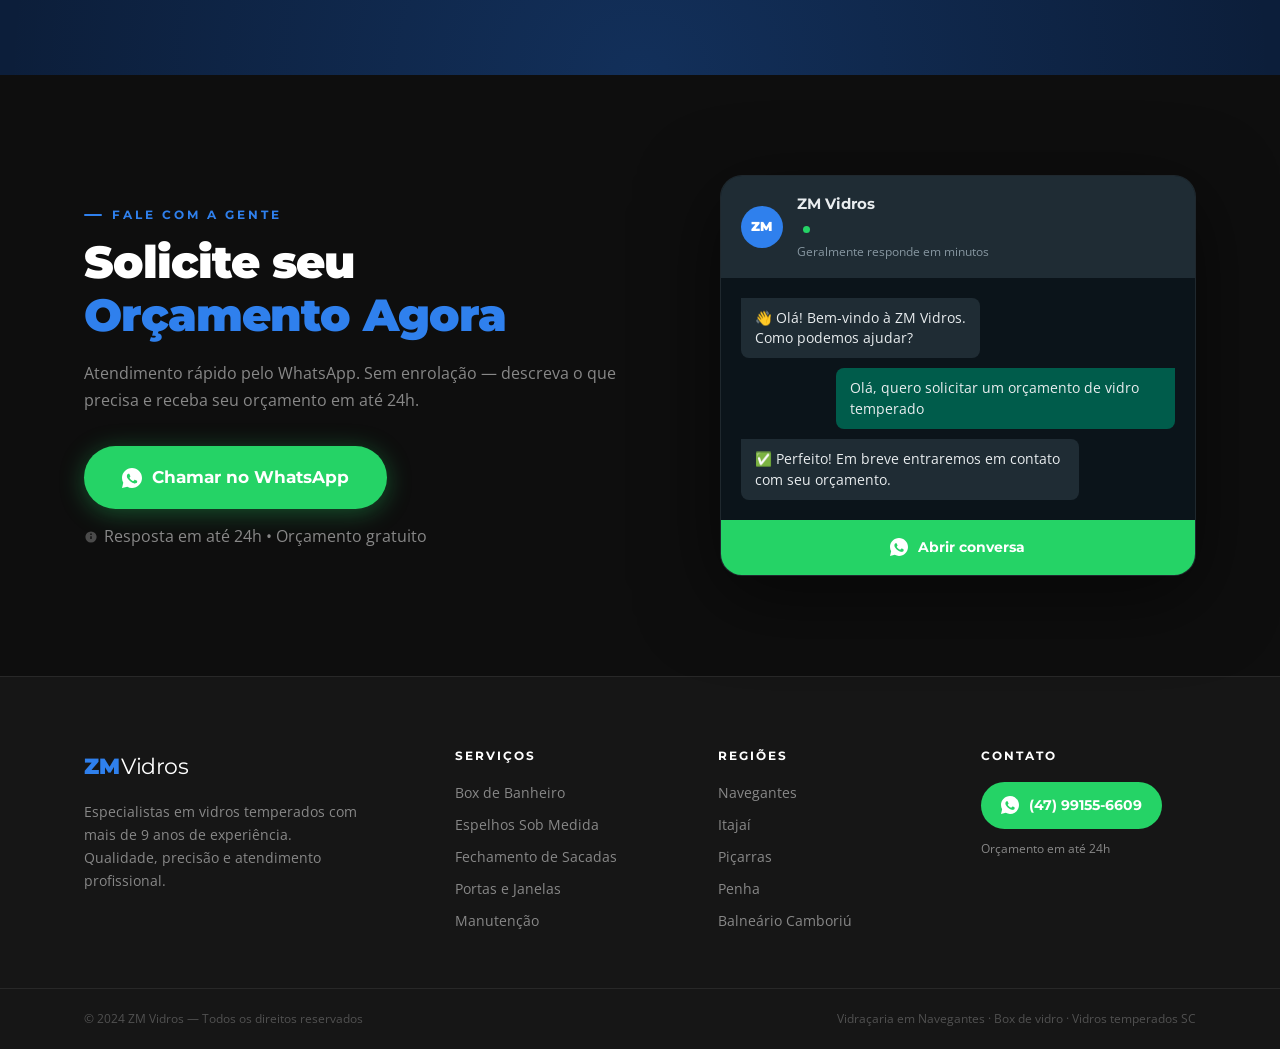
==== commit b1180031: "Update index.html" ====
--- a/index.html
+++ b/index.html
@@ -73,13 +73,13 @@
         de sacadas com qualidade e rapidez.
       </p>
       <div class="hero__cities" data-reveal data-delay="0.3">
-        <span>Piçarras</span>
+        <span>Navegantes</span>
+        <span class="dot">•</span>
+        <span>Itajaí</span>
         <span class="dot">•</span>
         <span>Penha</span>
         <span class="dot">•</span>
-        <span>Navegantes</span>
-        <span class="dot">•</span>
-        <span>Itajaí</span>
+        <span>Piçarras</span>
         <span class="dot">•</span>
         <span>Balneário Camboriú</span>
       </div>
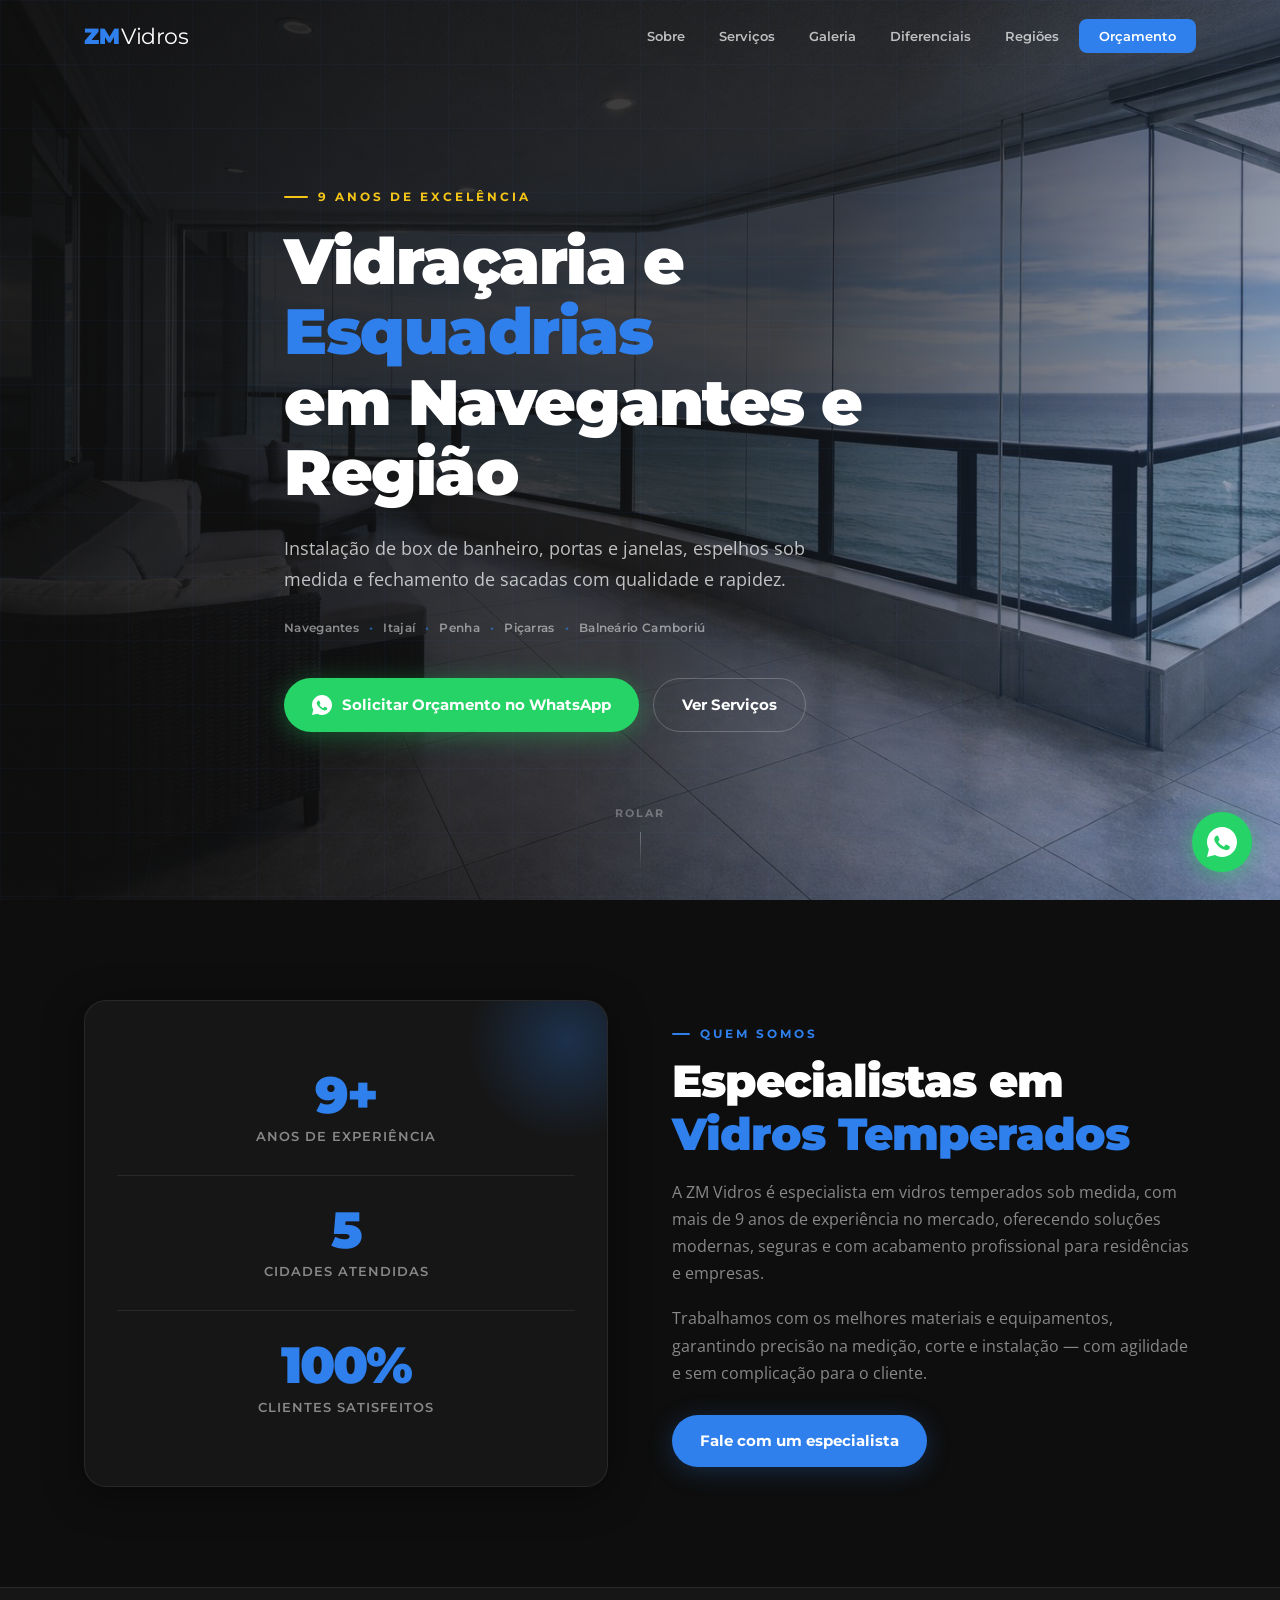
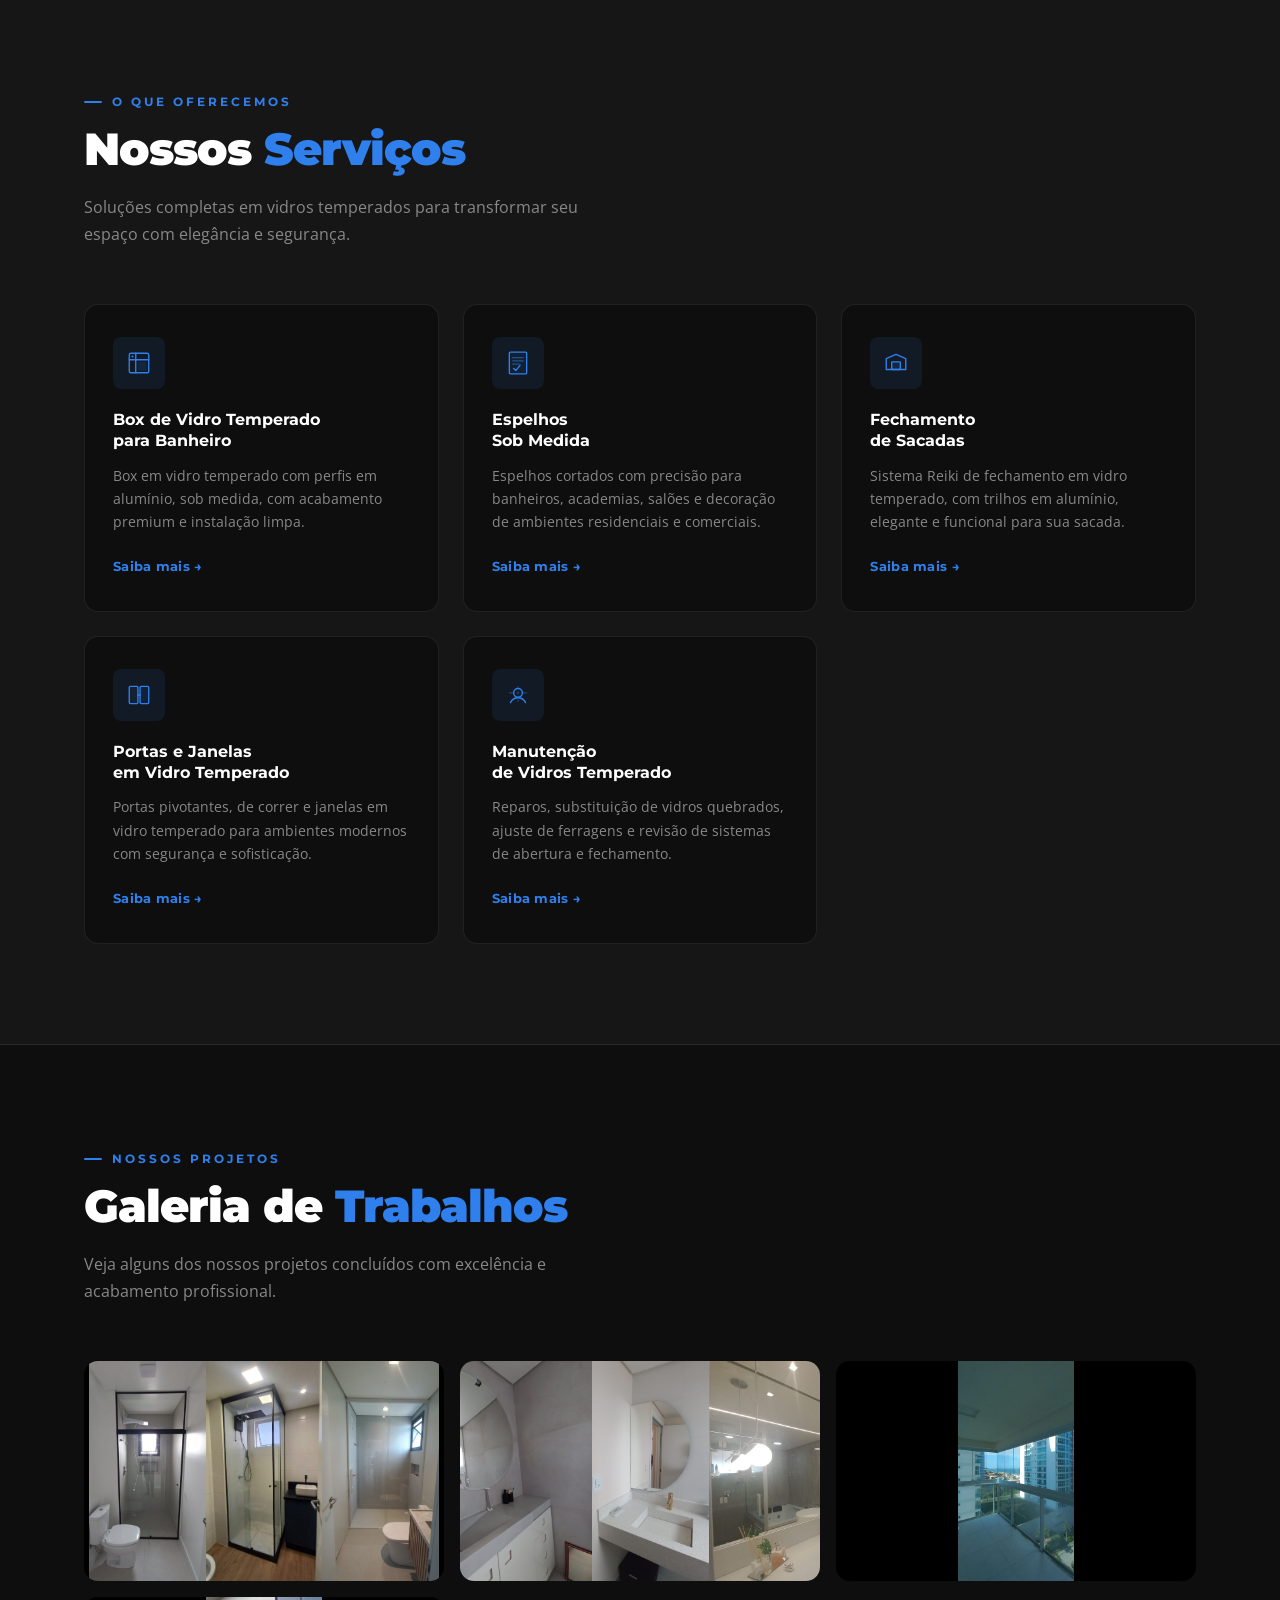
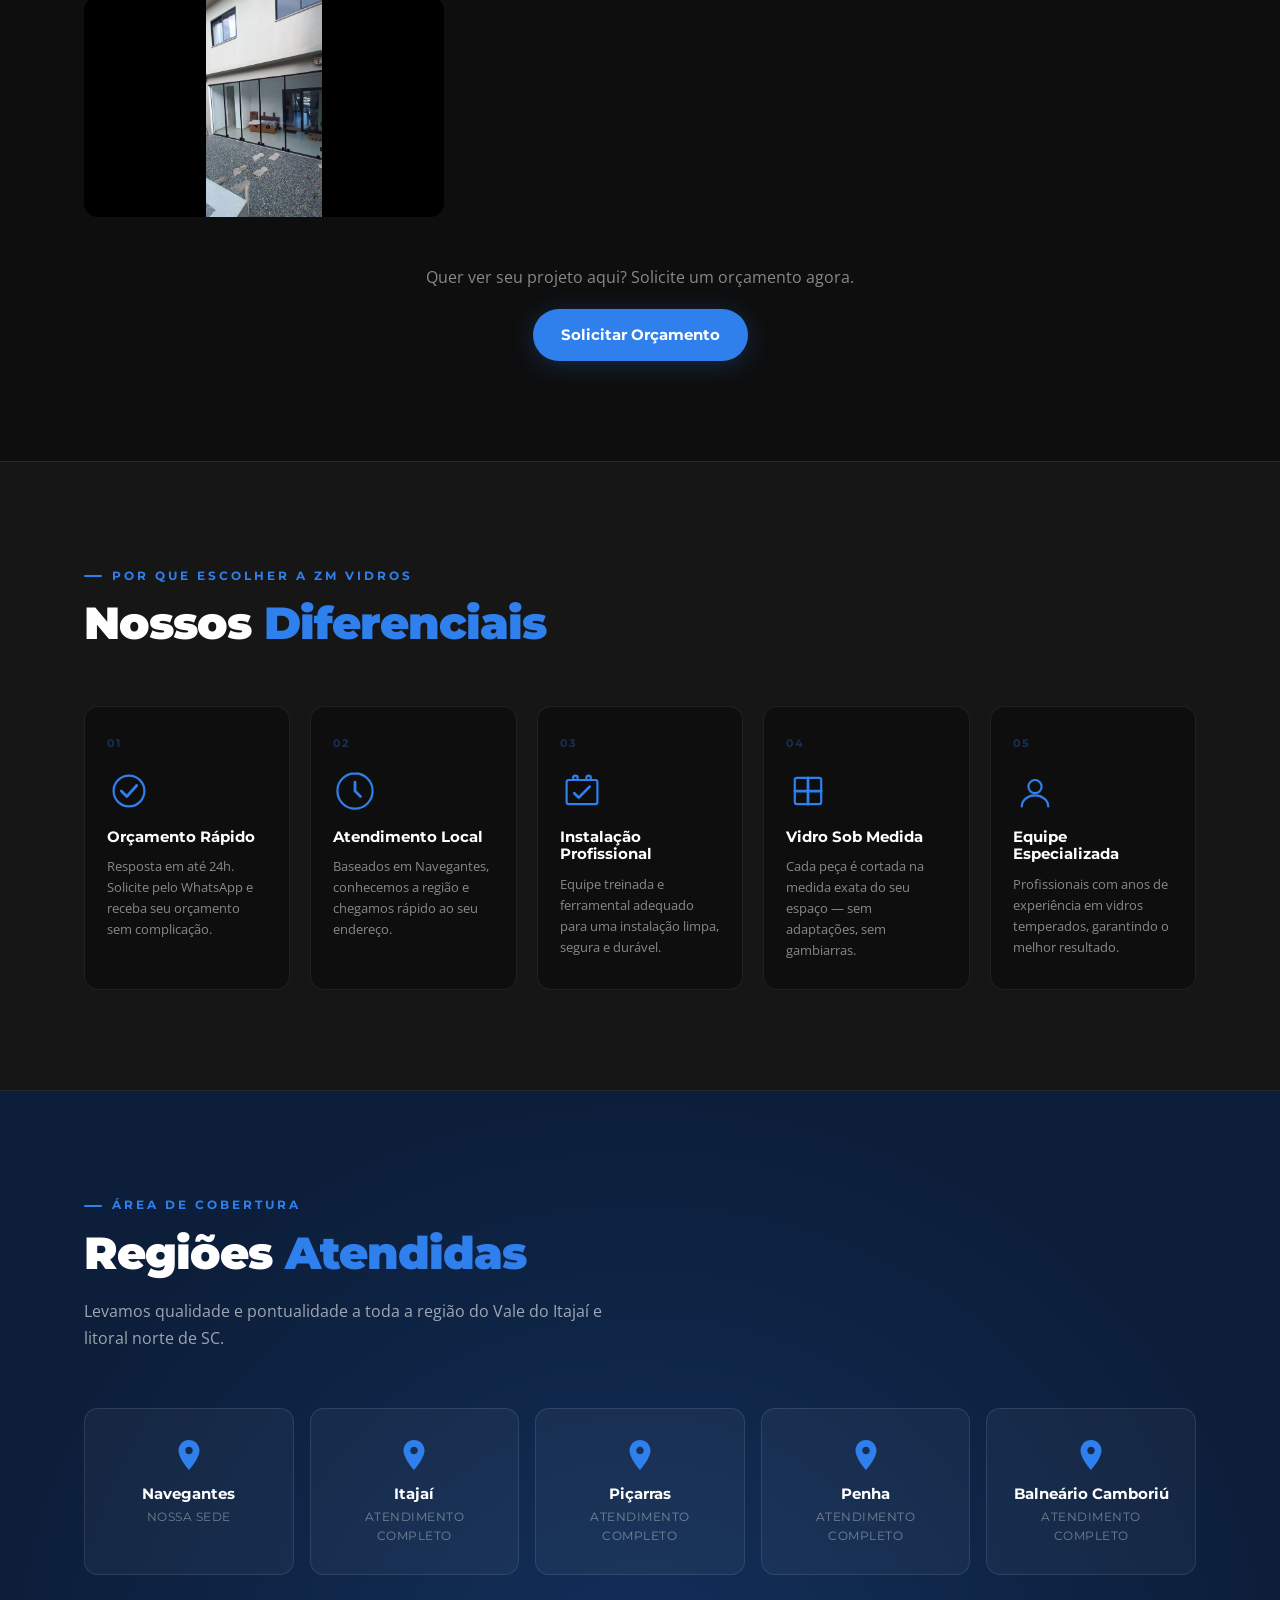
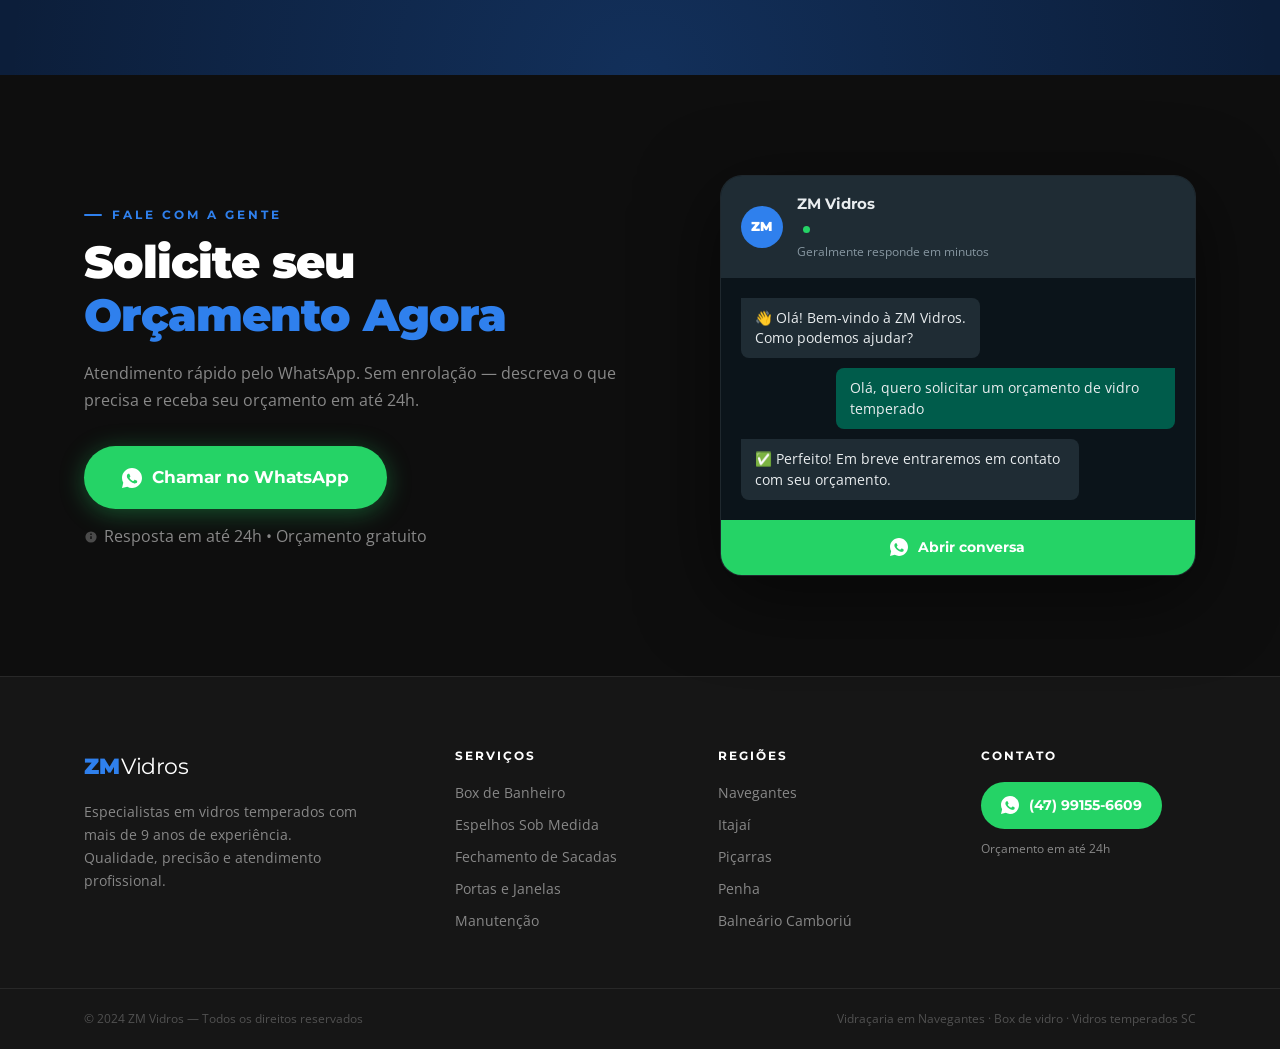
==== commit 090749f1: "Add files via upload" ====
--- a/index.html
+++ b/index.html
@@ -140,7 +140,7 @@
           </div>
           <h3>Box de Vidro Temperado<br>para Banheiro</h3>
           <p>Box em vidro temperado com perfis em alumínio, sob medida, com acabamento premium e instalação limpa.</p>
-          <a href="https://wa.me/5547991556609?text=Ol%C3%A1%2C%20quero%20or%C3%A7amento%20de%20box%20de%20vidro" target="_blank" rel="noopener" onclick="gtag('event','click_whatsapp',{event_category:'engagement',event_label:'servicos_whatsapp'});" class="service-card__link">Solicitar orçamento →</a>
+          <a href="box-vidro.html" class="service-card__link">Saiba mais →</a>
         </div>
 
         <div class="service-card" data-reveal data-delay="0.08">
@@ -154,7 +154,7 @@
           </div>
           <h3>Espelhos<br>Sob Medida</h3>
           <p>Espelhos cortados com precisão para banheiros, academias, salões e decoração de ambientes residenciais e comerciais.</p>
-          <a href="https://wa.me/5547991556609?text=Ol%C3%A1%2C%20quero%20or%C3%A7amento%20de%20espelho%20sob%20medida" target="_blank" rel="noopener" onclick="gtag('event','click_whatsapp',{event_category:'engagement',event_label:'servicos_whatsapp'});" class="service-card__link">Solicitar orçamento →</a>
+          <a href="espelhos.html" class="service-card__link">Saiba mais →</a>
         </div>
 
         <div class="service-card" data-reveal data-delay="0.16">
@@ -168,7 +168,7 @@
           </div>
           <h3>Fechamento<br>de Sacadas</h3>
           <p>Sistema Reiki de fechamento em vidro temperado, com trilhos em alumínio, elegante e funcional para sua sacada.</p>
-          <a href="https://wa.me/5547991556609?text=Ol%C3%A1%2C%20quero%20or%C3%A7amento%20de%20fechamento%20de%20sacada" target="_blank" rel="noopener" onclick="gtag('event','click_whatsapp',{event_category:'engagement',event_label:'servicos_whatsapp'});" class="service-card__link">Solicitar orçamento →</a>
+          <a href="fechamento-sacada.html" class="service-card__link">Saiba mais →</a>
         </div>
 
         <div class="service-card" data-reveal data-delay="0.24">
@@ -182,7 +182,7 @@
           </div>
           <h3>Portas e Janelas<br>em Vidro Temperado</h3>
           <p>Portas pivotantes, de correr e janelas em vidro temperado para ambientes modernos com segurança e sofisticação.</p>
-          <a href="https://wa.me/5547991556609?text=Ol%C3%A1%2C%20quero%20or%C3%A7amento%20de%20porta%20ou%20janela%20de%20vidro" target="_blank" rel="noopener" onclick="gtag('event','click_whatsapp',{event_category:'engagement',event_label:'servicos_whatsapp'});" class="service-card__link">Solicitar orçamento →</a>
+          <a href="portas-janelas.html" class="service-card__link">Saiba mais →</a>
         </div>
 
         <div class="service-card" data-reveal data-delay="0.32">
@@ -196,7 +196,7 @@
           </div>
           <h3>Manutenção<br>de Vidros Temperado</h3>
           <p>Reparos, substituição de vidros quebrados, ajuste de ferragens e revisão de sistemas de abertura e fechamento.</p>
-          <a href="https://wa.me/5547991556609?text=Ol%C3%A1%2C%20preciso%20de%20manuten%C3%A7%C3%A3o%20de%20vidros" target="_blank" rel="noopener" onclick="gtag('event','click_whatsapp',{event_category:'engagement',event_label:'servicos_whatsapp'});" class="service-card__link">Solicitar orçamento →</a>
+          <a href="manutencao.html" class="service-card__link">Saiba mais →</a>
         </div>
 
       </div>
